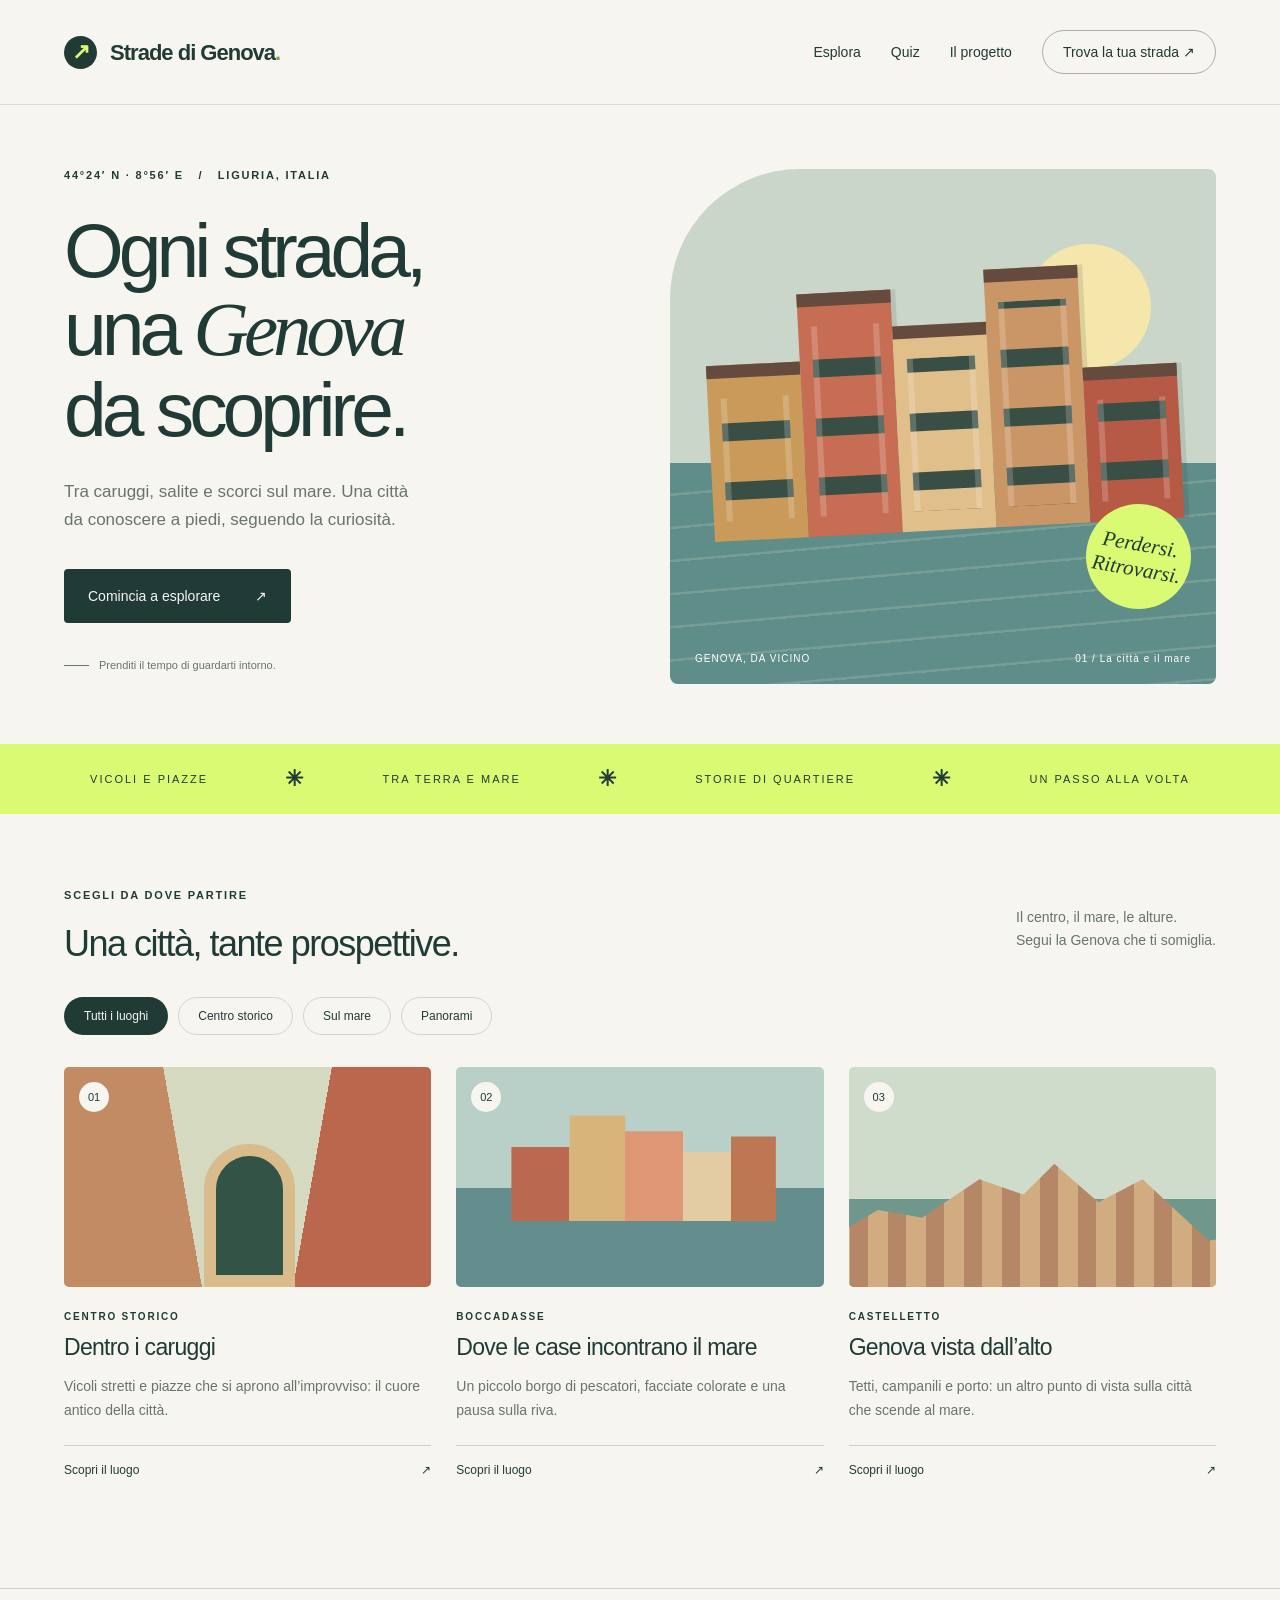
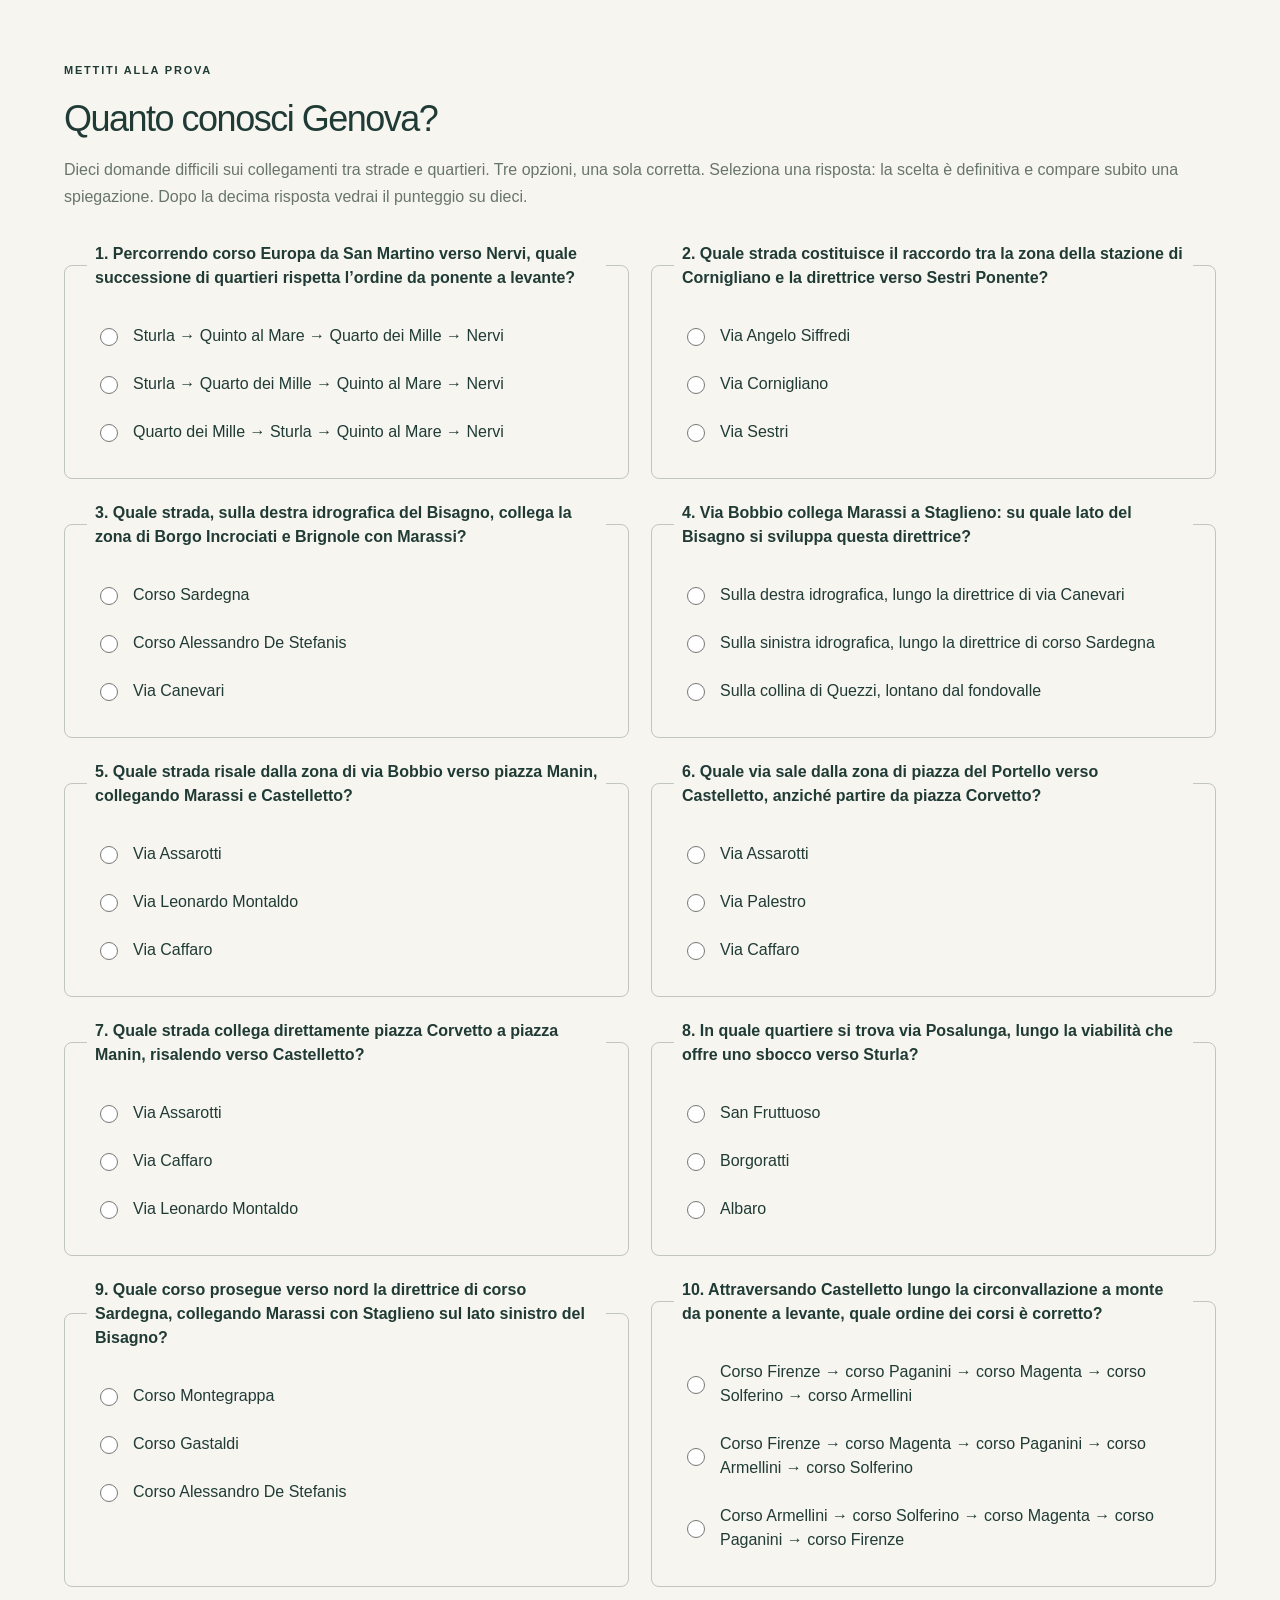
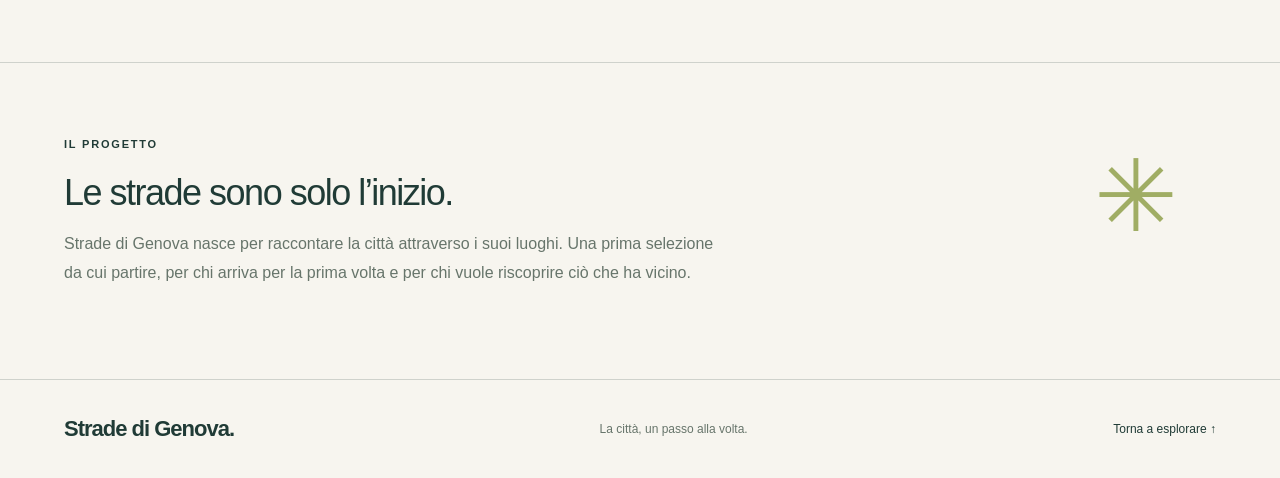
==== index.html @ 2f6a4f32 "Add files via upload" ====
<!doctype html>
<html lang="it">
<head>
<meta charset="utf-8">
<meta name="viewport" content="width=device-width, initial-scale=1">
<meta name="description" content="Strade di Genova: una guida per scoprire vicoli, quartieri e passeggiate tra la città e il mare.">
<title>Strade di Genova — La città, un passo alla volta</title>
<link rel="stylesheet" href="style.css">
<script src="app.js" defer></script>
</head>
<body>
<header class="header"><a class="brand" href="#"><span class="mark" aria-hidden="true">↗</span> Strade di Genova<span class="brand-dot">.</span></a><nav aria-label="Navigazione principale"><a href="#esplora">Esplora</a><a href="#quiz">Quiz</a><a href="#progetto">Il progetto</a><a class="nav-button" href="#percorsi">Trova la tua strada ↗</a></nav></header>
<main>
<section class="hero"><div class="hero-copy"><p class="eyebrow">44°24′ N · 8°56′ E &nbsp; / &nbsp; LIGURIA, ITALIA</p><h1>Ogni strada,<br>una <em>Genova</em><br>da scoprire.</h1><p class="intro">Tra caruggi, salite e scorci sul mare. Una città da conoscere a piedi, seguendo la curiosità.</p><a class="button" href="#esplora">Comincia a esplorare <span>↗</span></a><div class="hero-note"><span class="small-line"></span> Prenditi il tempo di guardarti intorno.</div></div><div class="hero-art" role="img" aria-label="Illustrazione di case colorate affacciate sul mare di Genova"><div class="sun"></div><div class="sea"></div><div class="buildings"><div class="house h1"></div><div class="house h2"></div><div class="house h3"></div><div class="house h4"></div><div class="house h5"></div></div><div class="art-caption"><span>GENOVA, DA VICINO</span><span>01 / La città e il mare</span></div><div class="art-stamp">Perdersi.<br>Ritrovarsi.</div></div></section>
<div class="ticker" aria-hidden="true"><span>VICOLI E PIAZZE</span><b>✳</b><span>TRA TERRA E MARE</span><b>✳</b><span>STORIE DI QUARTIERE</span><b>✳</b><span>UN PASSO ALLA VOLTA</span></div>
<section class="explore section" id="esplora"><div class="section-heading"><div><p class="eyebrow">SCEGLI DA DOVE PARTIRE</p><h2>Una città, tante prospettive.</h2></div><p>Il centro, il mare, le alture.<br>Segui la Genova che ti somiglia.</p></div><div class="filters" role="group" aria-label="Filtra i luoghi"><button class="active" data-filter="tutti" aria-pressed="true">Tutti i luoghi</button><button data-filter="centro" aria-pressed="false">Centro storico</button><button data-filter="mare" aria-pressed="false">Sul mare</button><button data-filter="panorama" aria-pressed="false">Panorami</button></div><div class="cards" id="percorsi"><article class="card" data-category="centro"><div class="card-art alley" aria-hidden="true"><span>01</span><div class="arch"></div></div><div class="card-info"><p class="eyebrow">CENTRO STORICO</p><h3>Dentro i caruggi</h3><p>Vicoli stretti e piazze che si aprono all’improvviso: il cuore antico della città.</p><button class="detail" data-place="caruggi">Scopri il luogo <span>↗</span></button></div></article><article class="card" data-category="mare"><div class="card-art coast" aria-hidden="true"><span>02</span><div class="mini-houses"></div></div><div class="card-info"><p class="eyebrow">BOCCADASSE</p><h3>Dove le case incontrano il mare</h3><p>Un piccolo borgo di pescatori, facciate colorate e una pausa sulla riva.</p><button class="detail" data-place="boccadasse">Scopri il luogo <span>↗</span></button></div></article><article class="card" data-category="panorama"><div class="card-art hills" aria-hidden="true"><span>03</span><div class="hill-line"></div></div><div class="card-info"><p class="eyebrow">CASTELLETTO</p><h3>Genova vista dall’alto</h3><p>Tetti, campanili e porto: un altro punto di vista sulla città che scende al mare.</p><button class="detail" data-place="castelletto">Scopri il luogo <span>↗</span></button></div></article></div><p class="filter-status" aria-live="polite"></p></section>
<section class="section quiz" id="quiz" aria-labelledby="quiz-title">
<p class="eyebrow">METTITI ALLA PROVA</p><h2 id="quiz-title">Quanto conosci Genova?</h2>
<p>Dieci domande difficili sui collegamenti tra strade e quartieri. Tre opzioni, una sola corretta. Seleziona una risposta: la scelta è definitiva e compare subito una spiegazione. Dopo la decima risposta vedrai il punteggio su dieci.</p>
<form id="quiz-form"><div id="quiz-questions"></div><button class="button" type="submit">Invia risposte ↗</button></form>
<div id="quiz-result" hidden><h3 id="quiz-score" tabindex="-1" aria-live="polite"></h3><p id="quiz-message"></p><button class="button" id="quiz-retry" type="button">Riprova il quiz</button></div>
<noscript>Attiva JavaScript nel browser per partecipare al quiz.</noscript>
</section>
<section class="about section" id="progetto"><p class="eyebrow">IL PROGETTO</p><h2>Le strade sono solo l’inizio.</h2><p>Strade di Genova nasce per raccontare la città attraverso i suoi luoghi. Una prima selezione da cui partire, per chi arriva per la prima volta e per chi vuole riscoprire ciò che ha vicino.</p><span class="about-symbol" aria-hidden="true">✳</span></section>
</main><footer><a class="brand" href="#">Strade di Genova.</a><p>La città, un passo alla volta.</p><a href="#esplora">Torna a esplorare ↑</a></footer>
<dialog id="place-dialog"><button class="close" aria-label="Chiudi dettagli">×</button><p class="eyebrow" id="dialog-area"></p><h2 id="dialog-title"></h2><p id="dialog-copy"></p><p class="dialog-tip" id="dialog-tip"></p><a class="button" id="map-link" target="_blank" rel="noopener noreferrer">Apri la mappa ↗</a></dialog>
</body></html>
---- style.css ----
:root{--paper:#f7f5ef;--ink:#203b36;--accent:#d9fa72;--muted:#67756b}*{box-sizing:border-box}html{scroll-behavior:smooth;scroll-padding-top:24px}body{margin:0;background:var(--paper);color:var(--ink);font-family:Arial,Helvetica,sans-serif}a{color:inherit;text-decoration:none}button{font:inherit;color:inherit;cursor:pointer}button,a{-webkit-tap-highlight-color:transparent}a:focus-visible,button:focus-visible{outline:3px solid #ae562f;outline-offset:5px}.header{max-width:1440px;margin:auto;padding:30px 5%;display:flex;justify-content:space-between;align-items:center;border-bottom:1px solid #203b3626}.brand{font-weight:800;font-size:22px;letter-spacing:-1px}.brand-dot{color:#8a9c35}.mark{display:inline-flex;background:var(--ink);color:var(--accent);width:33px;height:33px;align-items:center;justify-content:center;border-radius:50%;margin-right:8px}nav{display:flex;gap:30px;align-items:center;font-size:14px}.nav-button{border:1px solid #203b3660;border-radius:30px;padding:13px 20px}.hero{max-width:1440px;margin:auto;padding:64px 5% 60px;display:grid;grid-template-columns:1fr 1fr;gap:60px}.eyebrow{font-size:11px;letter-spacing:1.8px;font-weight:700;margin:0 0 22px}h1{font-size:clamp(52px,6vw,86px);font-weight:500;line-height:1.02;letter-spacing:-5px;margin:30px 0}h1 em{font-family:Georgia,serif;font-weight:400}.intro{max-width:350px;font-size:17px;line-height:1.65;color:var(--muted)}.button{display:inline-flex;gap:35px;background:var(--ink);color:var(--paper);padding:19px 24px;border-radius:4px;font-size:14px;margin-top:18px}.button:hover{background:#34594e}.hero-note{font-size:11px;display:flex;gap:10px;align-items:center;margin-top:36px;color:var(--muted)}.small-line{width:25px;height:1px;background:var(--muted)}.hero-art{min-height:515px;background:#cad6c9;position:relative;overflow:hidden;border-radius:130px 8px 8px 8px;isolation:isolate}.sun{width:125px;height:125px;background:#f5e6ac;border-radius:50%;position:absolute;top:75px;right:65px}.sea{position:absolute;bottom:0;width:100%;height:43%;background:repeating-linear-gradient(175deg,#5f8d89 0px,#5f8d89 30px,#769e96 31px,#769e96 33px)}.buildings{position:absolute;bottom:30%;left:7%;right:7%;height:50%;display:flex;align-items:flex-end;transform:rotate(-3deg)}.house{position:relative;flex:1;background:#b95e43;border-top:13px solid #654a3e;box-shadow:5px 0 0 #203b3620}.house:after{content:"";position:absolute;inset:20px 13px;background:repeating-linear-gradient(0deg,transparent 0 21px,#394f45 21px 39px,transparent 39px 59px);border-left:6px solid #ffffff30;border-right:6px solid #ffffff30}.h1{height:68%;background:#c99a59}.h2{height:94%;background:#c76d54}.h3{height:80%;background:#e0bf8a}.h4{height:100%;background:#cb9665}.h5{height:60%;background:#b65a46}.art-caption{position:absolute;bottom:20px;left:25px;right:25px;display:flex;justify-content:space-between;color:white;font-size:10px;letter-spacing:1px}.art-stamp{position:absolute;bottom:75px;right:25px;border-radius:50%;width:105px;height:105px;background:var(--accent);display:flex;align-items:center;justify-content:center;transform:rotate(10deg);font-family:Georgia,serif;font-style:italic;font-size:21px;text-align:center}.ticker{background:var(--accent);padding:22px 5%;display:flex;justify-content:space-around;gap:25px;font-size:11px;letter-spacing:2px;align-items:center}.ticker b{font-size:22px}.section{max-width:1440px;margin:auto;padding:75px 5%}.section-heading{display:flex;justify-content:space-between;align-items:end;gap:20px}h2{font-size:36px;font-weight:500;letter-spacing:-1.5px;margin:0}.section-heading>p{font-size:14px;color:var(--muted);line-height:1.6}.filters{display:flex;gap:10px;flex-wrap:wrap;margin:32px 0}.filters button{border:1px solid #203b362b;padding:11px 19px;background:transparent;border-radius:25px;font-size:12px}.filters button.active{color:var(--paper);background:var(--ink)}.cards{display:grid;grid-template-columns:repeat(3,1fr);gap:25px}.card[hidden]{display:none}.card-art{height:220px;position:relative;overflow:hidden;border-radius:5px}.card-art>span{position:absolute;top:15px;left:15px;background:var(--paper);border-radius:50%;width:30px;height:30px;display:grid;place-items:center;font-size:11px;z-index:2}.alley{background:linear-gradient(80deg,#c28b63 0 34%,transparent 34%),linear-gradient(-80deg,#bb674d 0 34%,#d4d9bf 34%)}.arch{position:absolute;bottom:0;left:38%;width:25%;height:65%;background:#345347;border-radius:80px 80px 0 0;border:12px solid #d8bc8b}.coast{background:linear-gradient(#b9d0c8 55%,#648e8d 55%)}.mini-houses{position:absolute;bottom:30%;left:15%;width:72%;height:48%;background:linear-gradient(90deg,#bb6851 0 22%,#d6b47a 22% 43%,#df9675 43% 65%,#e3cba4 65% 83%,#bd7752 83%);clip-path:polygon(0 30%,22% 30%,22% 0,43% 0,43% 15%,65% 15%,65% 35%,83% 35%,83% 20%,100% 20%,100% 100%,0 100%)}.hills{background:linear-gradient(#d0dccb 60%,#70978c 60%)}.hill-line{position:absolute;bottom:0;left:-10%;height:70%;width:120%;background:repeating-linear-gradient(90deg,#b58766 0 18px,#d1ac80 18px 38px);clip-path:polygon(0 75%,15% 50%,25% 55%,38% 30%,48% 40%,55% 20%,65% 45%,75% 30%,90% 70%,100% 65%,100% 100%,0 100%)}.card-info{padding:24px 0}.card-info .eyebrow{margin-bottom:12px;font-size:10px}h3{font-weight:500;font-size:23px;letter-spacing:-.7px;margin:0 0 13px}.card-info>p:not(.eyebrow){font-size:14px;line-height:1.7;color:var(--muted)}.detail{width:100%;display:flex;justify-content:space-between;background:none;border:0;border-top:1px solid #203b3630;padding:17px 0 0;margin-top:22px;text-align:left;font-size:12px}.filter-status{font-size:12px;color:var(--muted)}.about{position:relative;border-top:1px solid #203b3630;padding-right:25%}.about>p:not(.eyebrow){max-width:660px;line-height:1.8;color:var(--muted)}.about-symbol{position:absolute;right:8%;top:75px;font-size:100px;color:#a0ad64}footer{padding:30px 5%;border-top:1px solid #203b3630;display:flex;align-items:center;justify-content:space-between;font-size:12px}footer p{color:var(--muted)}dialog{border:0;background:var(--paper);color:var(--ink);border-radius:12px;padding:40px;max-width:560px;width:calc(100% - 32px)}dialog::backdrop{background:#142c29aa}dialog h2{margin-bottom:20px}dialog p{line-height:1.7}.close{position:absolute;right:15px;top:10px;font-size:28px;border:0;background:none}.dialog-tip{padding:15px;background:#e7ecdc;font-size:14px}@media(max-width:800px){.header{padding:20px 5%}.brand{font-size:18px}nav{gap:15px}nav .nav-button{display:none}.hero{gap:25px;padding-top:35px}h1{font-size:58px;letter-spacing:-3px}.hero-art{min-height:440px}.art-caption{flex-direction:column;gap:7px}.section-heading{align-items:start;flex-direction:column}.cards{gap:18px}h3{font-size:20px}.ticker{overflow:hidden;white-space:nowrap}.ticker span:last-child,.ticker b:last-of-type{display:none}}@media(max-width:580px){nav{font-size:12px}.mark{display:none}.hero{grid-template-columns:1fr}.hero-art{min-height:360px;order:2;border-radius:80px 8px 8px 8px}.hero-note{margin-top:24px}h1{font-size:64px}.hero-copy .eyebrow{font-size:9px}.cards{grid-template-columns:1fr}.card-art{height:240px}.section{padding:45px 5%}h2{font-size:30px}.ticker{justify-content:flex-start;font-size:9px}.ticker span:nth-of-type(3){display:none}.about{padding-right:5%}.about-symbol{display:none}footer{flex-wrap:wrap;gap:20px}footer p{display:none}}@media(prefers-reduced-motion:reduce){html{scroll-behavior:auto}}

/* Quiz */
[hidden]{display:none!important}
.quiz{border-top:1px solid #203b3630}
.quiz>p:not(.eyebrow){color:var(--muted);line-height:1.7}
#quiz-questions{display:grid;grid-template-columns:1fr 1fr;gap:22px;margin-top:32px}
.quiz fieldset{min-width:0;margin:0;padding:22px;border:1px solid #203b3640;border-radius:8px}
.quiz legend{padding:0 8px;font-weight:700;line-height:1.5}
.quiz label{display:flex;align-items:center;gap:12px;padding:12px 8px;cursor:pointer;border-radius:4px;line-height:1.5}
.quiz label:hover{background:#e7ecdc}
.quiz input{accent-color:var(--ink);width:18px;height:18px;flex-shrink:0}
.quiz input:focus-visible{outline:3px solid #ae562f;outline-offset:3px}
.quiz .button{border:0}
.quiz-feedback{border-top:1px solid #203b3630;padding-top:14px;font-size:14px;line-height:1.6}
.quiz-correct{background:#edf4db}
#quiz-result{margin-top:28px;padding:24px;background:#e7ecdc;border-radius:8px}
#quiz-score{scroll-margin-top:30px}
@media(max-width:800px){#quiz-questions{grid-template-columns:1fr}.header nav{flex-wrap:wrap;gap:12px}}
@media(max-width:580px){.header{gap:12px;flex-wrap:wrap}}
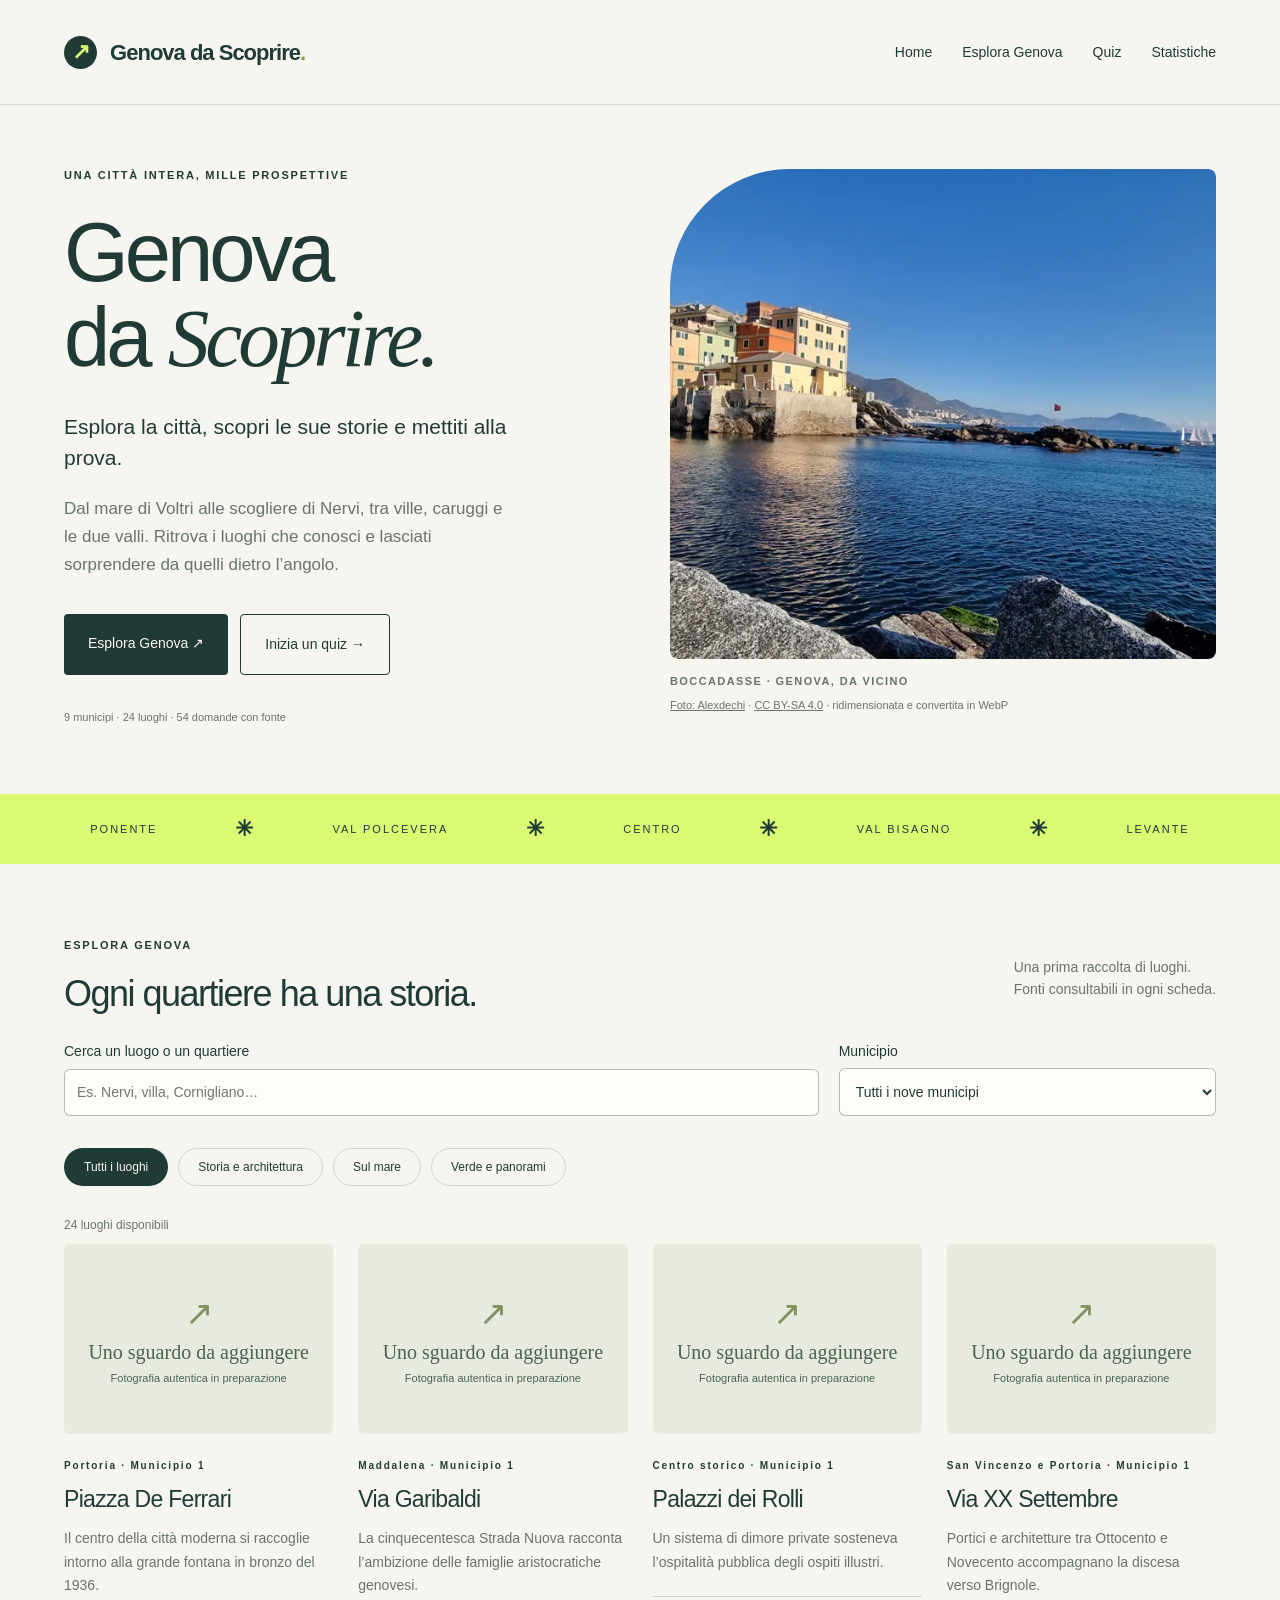
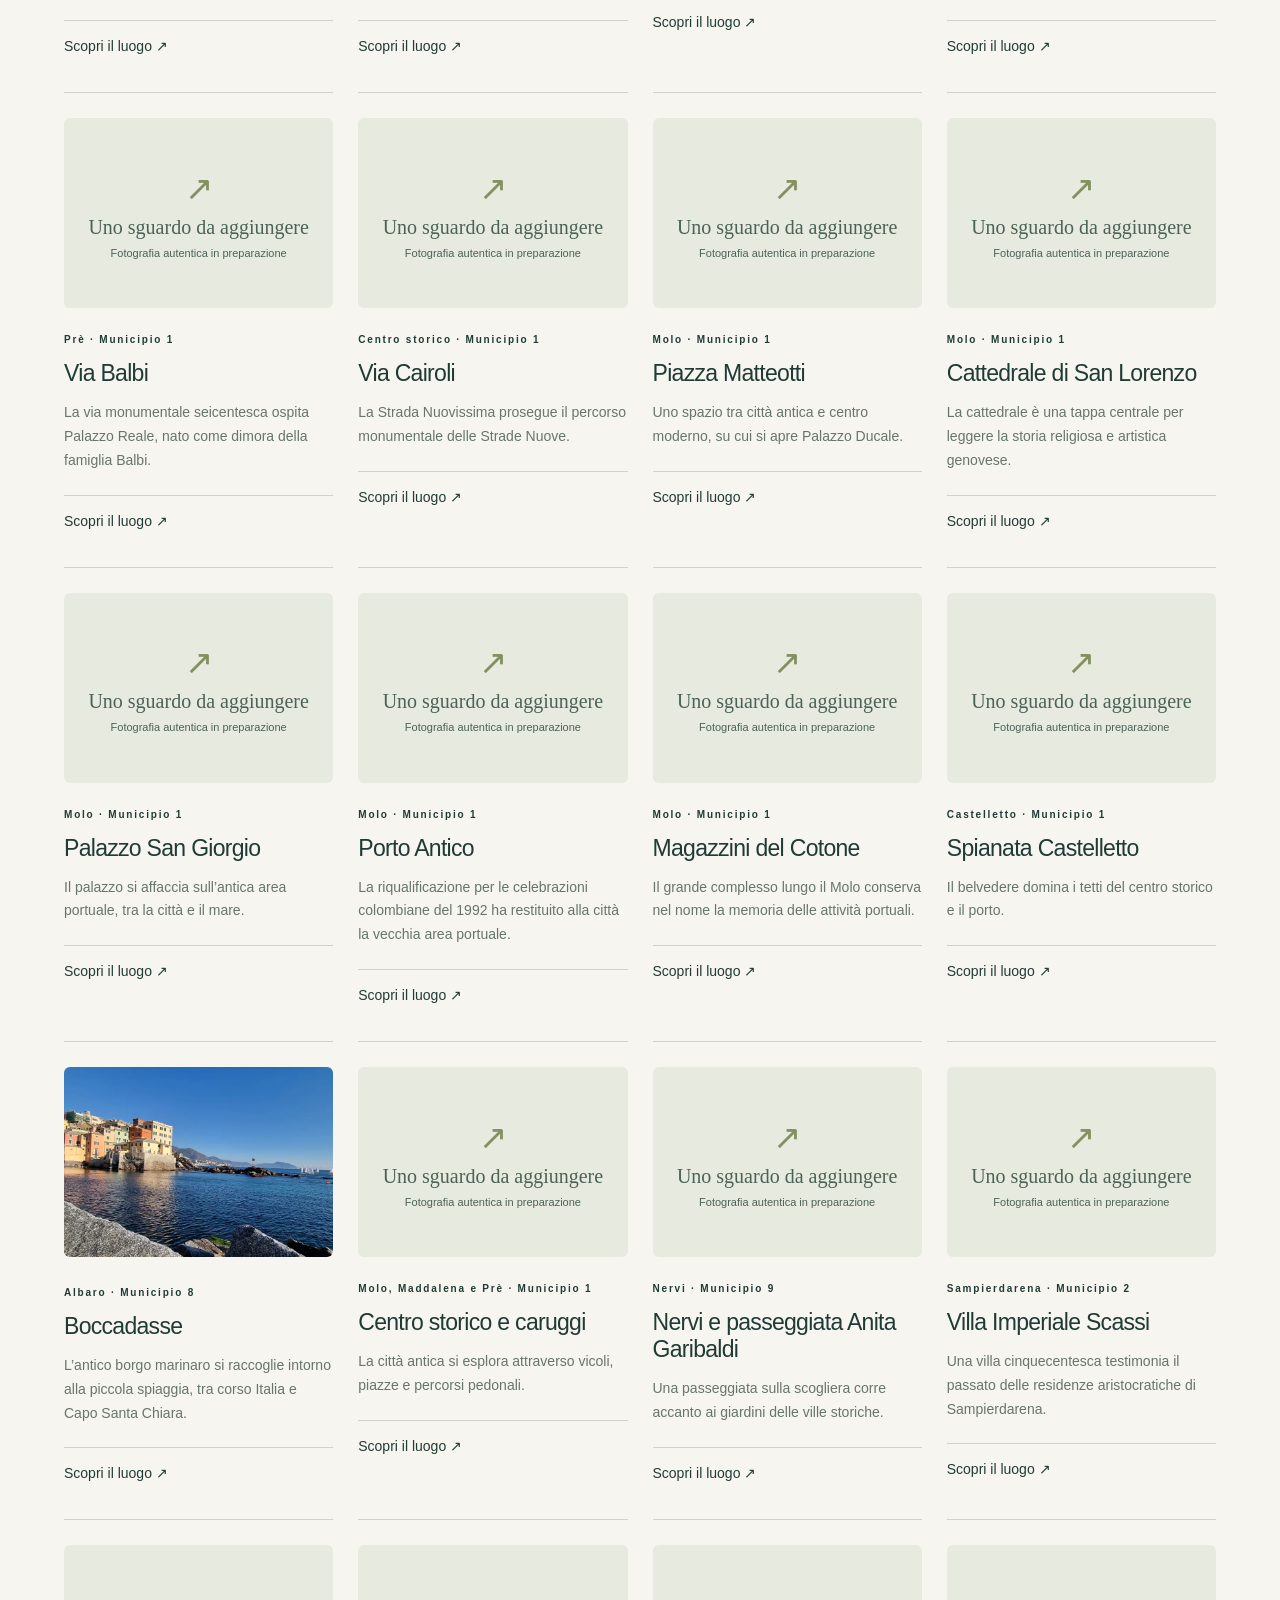
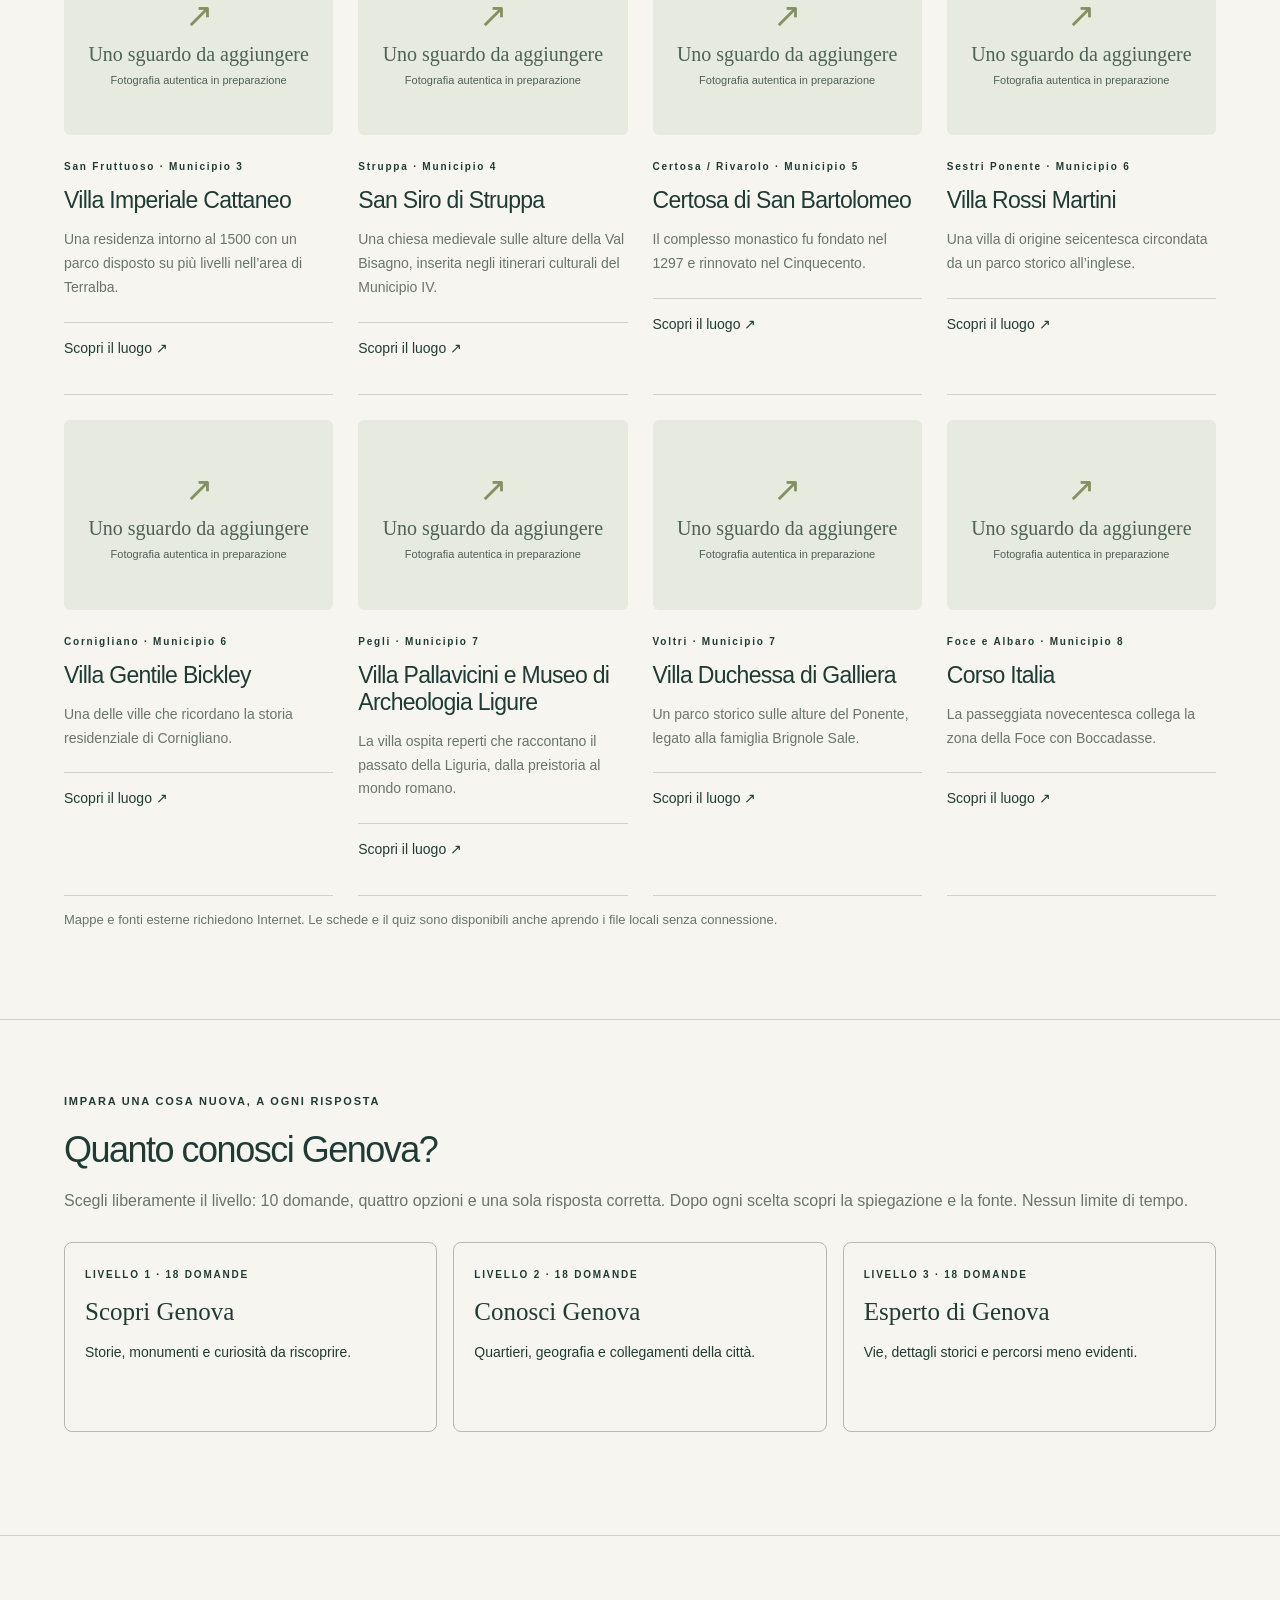
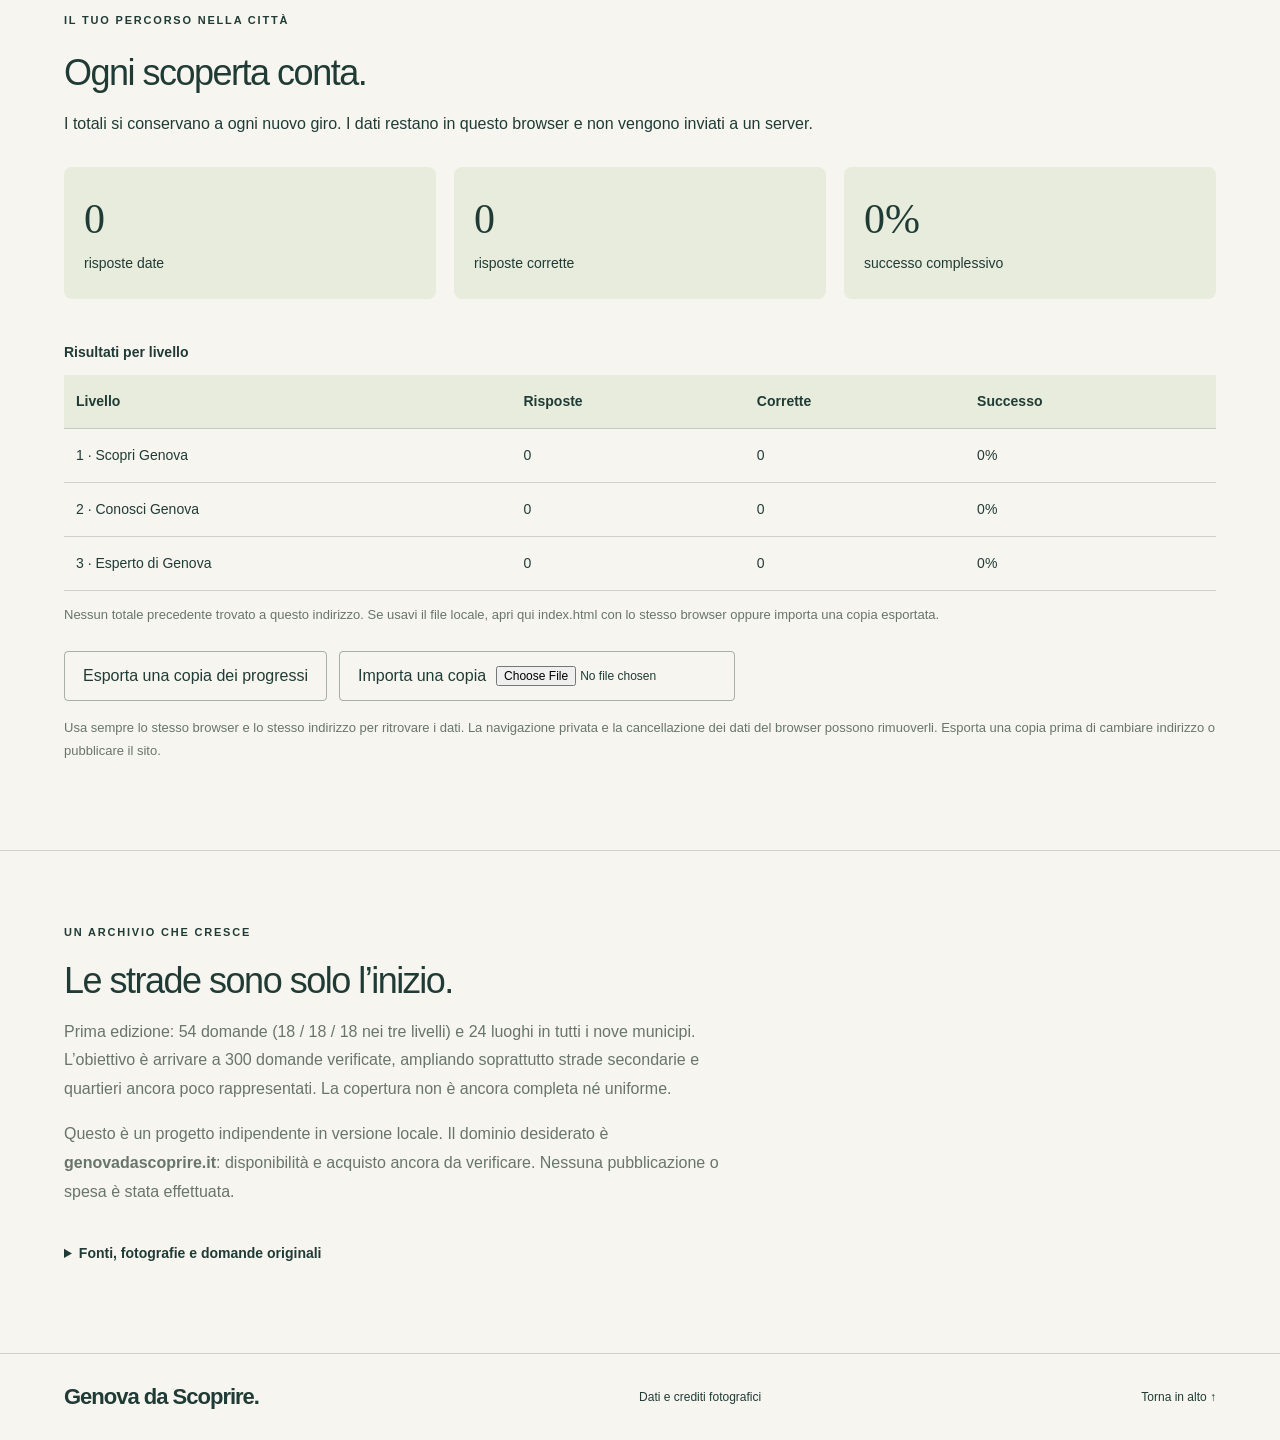
==== commit e796b28d: "Prepara Genova da Scoprire con quiz, luoghi e statistiche Versione verificata in ramo separato. Ness" ====
--- a/index.html
+++ b/index.html
@@ -1,27 +1,10 @@
-<!doctype html>
-<html lang="it">
-<head>
-<meta charset="utf-8">
-<meta name="viewport" content="width=device-width, initial-scale=1">
-<meta name="description" content="Strade di Genova: una guida per scoprire vicoli, quartieri e passeggiate tra la città e il mare.">
-<title>Strade di Genova — La città, un passo alla volta</title>
-<link rel="stylesheet" href="style.css">
-<script src="app.js" defer></script>
-</head>
-<body>
-<header class="header"><a class="brand" href="#"><span class="mark" aria-hidden="true">↗</span> Strade di Genova<span class="brand-dot">.</span></a><nav aria-label="Navigazione principale"><a href="#esplora">Esplora</a><a href="#quiz">Quiz</a><a href="#progetto">Il progetto</a><a class="nav-button" href="#percorsi">Trova la tua strada ↗</a></nav></header>
-<main>
-<section class="hero"><div class="hero-copy"><p class="eyebrow">44°24′ N · 8°56′ E &nbsp; / &nbsp; LIGURIA, ITALIA</p><h1>Ogni strada,<br>una <em>Genova</em><br>da scoprire.</h1><p class="intro">Tra caruggi, salite e scorci sul mare. Una città da conoscere a piedi, seguendo la curiosità.</p><a class="button" href="#esplora">Comincia a esplorare <span>↗</span></a><div class="hero-note"><span class="small-line"></span> Prenditi il tempo di guardarti intorno.</div></div><div class="hero-art" role="img" aria-label="Illustrazione di case colorate affacciate sul mare di Genova"><div class="sun"></div><div class="sea"></div><div class="buildings"><div class="house h1"></div><div class="house h2"></div><div class="house h3"></div><div class="house h4"></div><div class="house h5"></div></div><div class="art-caption"><span>GENOVA, DA VICINO</span><span>01 / La città e il mare</span></div><div class="art-stamp">Perdersi.<br>Ritrovarsi.</div></div></section>
-<div class="ticker" aria-hidden="true"><span>VICOLI E PIAZZE</span><b>✳</b><span>TRA TERRA E MARE</span><b>✳</b><span>STORIE DI QUARTIERE</span><b>✳</b><span>UN PASSO ALLA VOLTA</span></div>
-<section class="explore section" id="esplora"><div class="section-heading"><div><p class="eyebrow">SCEGLI DA DOVE PARTIRE</p><h2>Una città, tante prospettive.</h2></div><p>Il centro, il mare, le alture.<br>Segui la Genova che ti somiglia.</p></div><div class="filters" role="group" aria-label="Filtra i luoghi"><button class="active" data-filter="tutti" aria-pressed="true">Tutti i luoghi</button><button data-filter="centro" aria-pressed="false">Centro storico</button><button data-filter="mare" aria-pressed="false">Sul mare</button><button data-filter="panorama" aria-pressed="false">Panorami</button></div><div class="cards" id="percorsi"><article class="card" data-category="centro"><div class="card-art alley" aria-hidden="true"><span>01</span><div class="arch"></div></div><div class="card-info"><p class="eyebrow">CENTRO STORICO</p><h3>Dentro i caruggi</h3><p>Vicoli stretti e piazze che si aprono all’improvviso: il cuore antico della città.</p><button class="detail" data-place="caruggi">Scopri il luogo <span>↗</span></button></div></article><article class="card" data-category="mare"><div class="card-art coast" aria-hidden="true"><span>02</span><div class="mini-houses"></div></div><div class="card-info"><p class="eyebrow">BOCCADASSE</p><h3>Dove le case incontrano il mare</h3><p>Un piccolo borgo di pescatori, facciate colorate e una pausa sulla riva.</p><button class="detail" data-place="boccadasse">Scopri il luogo <span>↗</span></button></div></article><article class="card" data-category="panorama"><div class="card-art hills" aria-hidden="true"><span>03</span><div class="hill-line"></div></div><div class="card-info"><p class="eyebrow">CASTELLETTO</p><h3>Genova vista dall’alto</h3><p>Tetti, campanili e porto: un altro punto di vista sulla città che scende al mare.</p><button class="detail" data-place="castelletto">Scopri il luogo <span>↗</span></button></div></article></div><p class="filter-status" aria-live="polite"></p></section>
-<section class="section quiz" id="quiz" aria-labelledby="quiz-title">
-<p class="eyebrow">METTITI ALLA PROVA</p><h2 id="quiz-title">Quanto conosci Genova?</h2>
-<p>Dieci domande difficili sui collegamenti tra strade e quartieri. Tre opzioni, una sola corretta. Seleziona una risposta: la scelta è definitiva e compare subito una spiegazione. Dopo la decima risposta vedrai il punteggio su dieci.</p>
-<form id="quiz-form"><div id="quiz-questions"></div><button class="button" type="submit">Invia risposte ↗</button></form>
-<div id="quiz-result" hidden><h3 id="quiz-score" tabindex="-1" aria-live="polite"></h3><p id="quiz-message"></p><button class="button" id="quiz-retry" type="button">Riprova il quiz</button></div>
-<noscript>Attiva JavaScript nel browser per partecipare al quiz.</noscript>
-</section>
-<section class="about section" id="progetto"><p class="eyebrow">IL PROGETTO</p><h2>Le strade sono solo l’inizio.</h2><p>Strade di Genova nasce per raccontare la città attraverso i suoi luoghi. Una prima selezione da cui partire, per chi arriva per la prima volta e per chi vuole riscoprire ciò che ha vicino.</p><span class="about-symbol" aria-hidden="true">✳</span></section>
-</main><footer><a class="brand" href="#">Strade di Genova.</a><p>La città, un passo alla volta.</p><a href="#esplora">Torna a esplorare ↑</a></footer>
-<dialog id="place-dialog"><button class="close" aria-label="Chiudi dettagli">×</button><p class="eyebrow" id="dialog-area"></p><h2 id="dialog-title"></h2><p id="dialog-copy"></p><p class="dialog-tip" id="dialog-tip"></p><a class="button" id="map-link" target="_blank" rel="noopener noreferrer">Apri la mappa ↗</a></dialog>
-</body></html>+<!doctype html>
+<html lang="it"><head><meta charset="utf-8"><meta name="viewport" content="width=device-width, initial-scale=1"><meta name="referrer" content="no-referrer"><meta name="theme-color" content="#203b36"><meta name="description" content="Genova da Scoprire: luoghi, storie e quiz per esplorare i nove municipi di Genova."><title>Genova da Scoprire — Esplora, scopri, mettiti alla prova</title><link rel="stylesheet" href="style.css"><script src="data.js" defer></script><script src="app.js" defer></script></head>
+<body><a class="skip-link" href="#main">Vai al contenuto</a><header class="header"><a class="brand" href="#home"><span class="mark" aria-hidden="true">↗</span> Genova da Scoprire<span class="brand-dot">.</span></a><nav aria-label="Navigazione principale"><a href="#home">Home</a><a href="#esplora">Esplora Genova</a><a href="#quiz">Quiz</a><a href="#statistiche">Statistiche</a></nav></header>
+<main id="main"><section class="hero" id="home"><div class="hero-copy"><p class="eyebrow">UNA CITTÀ INTERA, MILLE PROSPETTIVE</p><h1>Genova<br>da <em>Scoprire.</em></h1><p class="subtitle">Esplora la città, scopri le sue storie e mettiti alla prova.</p><p class="intro">Dal mare di Voltri alle scogliere di Nervi, tra ville, caruggi e le due valli. Ritrova i luoghi che conosci e lasciati sorprendere da quelli dietro l’angolo.</p><div class="hero-actions"><a class="button" href="#esplora">Esplora Genova ↗</a><a class="button secondary" href="#quiz">Inizia un quiz →</a></div><p class="hero-note" id="archive-summary"></p></div><figure class="hero-photo"><img src="assets/boccadasse.webp" width="1280" height="577" alt="Le case colorate di Boccadasse intorno alla spiaggia e al mare"><figcaption><span>BOCCADASSE · GENOVA, DA VICINO</span><a href="https://commons.wikimedia.org/wiki/File:Boccadasse.jpg" target="_blank" rel="noopener noreferrer">Foto: Alexdechi</a> · <a href="https://creativecommons.org/licenses/by-sa/4.0/" target="_blank" rel="noopener noreferrer">CC BY-SA 4.0</a> · ridimensionata e convertita in WebP</figcaption></figure></section>
+<div class="ticker" aria-hidden="true"><span>PONENTE</span><b>✳</b><span>VAL POLCEVERA</span><b>✳</b><span>CENTRO</span><b>✳</b><span>VAL BISAGNO</span><b>✳</b><span>LEVANTE</span></div>
+<section class="section explore" id="esplora"><div class="section-heading"><div><p class="eyebrow">ESPLORA GENOVA</p><h2>Ogni quartiere ha una storia.</h2></div><p>Una prima raccolta di luoghi.<br>Fonti consultabili in ogni scheda.</p></div><div class="explore-controls"><label>Cerca un luogo o un quartiere<input type="search" id="place-search" placeholder="Es. Nervi, villa, Cornigliano…"></label><label>Municipio<select id="municipio-filter"><option value="all">Tutti i nove municipi</option></select></label></div><div class="filters" role="group" aria-label="Tipo di luogo"><button data-filter="tutti" class="active" aria-pressed="true">Tutti i luoghi</button><button data-filter="centro" aria-pressed="false">Storia e architettura</button><button data-filter="mare" aria-pressed="false">Sul mare</button><button data-filter="panorama" aria-pressed="false">Verde e panorami</button></div><p class="filter-status" aria-live="polite"></p><div class="cards" id="percorsi"></div><p class="muted">Mappe e fonti esterne richiedono Internet. Le schede e il quiz sono disponibili anche aprendo i file locali senza connessione.</p></section>
+<section class="section quiz" id="quiz" aria-labelledby="quiz-title"><p class="eyebrow">IMPARA UNA COSA NUOVA, A OGNI RISPOSTA</p><h2 id="quiz-title">Quanto conosci Genova?</h2><p>Scegli liberamente il livello: 10 domande, quattro opzioni e una sola risposta corretta. Dopo ogni scelta scopri la spiegazione e la fonte. Nessun limite di tempo.</p><div class="level-grid" id="level-choices"></div><p id="quiz-storage" role="status"></p><div id="quiz-play" hidden><div class="quiz-top"><p id="quiz-progress" aria-live="polite"></p><p id="quiz-stats"></p></div><progress id="round-progress" max="10" value="0" aria-label="Risposte nel giro"></progress><form id="quiz-form"><div id="quiz-questions"></div><div class="quiz-actions"><button class="button" id="quiz-next" type="button" hidden>Prossima domanda →</button></div></form><div id="quiz-result" hidden><h3 id="quiz-final-score" tabindex="-1"></h3><p id="quiz-final-total"></p><button class="button" id="quiz-retry" type="button">Inizia un nuovo giro →</button></div></div><noscript>Attiva JavaScript per vedere le schede e usare il quiz.</noscript></section>
+<section class="section statistics" id="statistiche"><p class="eyebrow">IL TUO PERCORSO NELLA CITTÀ</p><h2>Ogni scoperta conta.</h2><p>I totali si conservano a ogni nuovo giro. I dati restano in questo browser e non vengono inviati a un server.</p><div id="stats-total" class="stats-grid" aria-live="polite"></div><div class="table-scroll"><table><caption>Risultati per livello</caption><thead><tr><th scope="col">Livello</th><th scope="col">Risposte</th><th scope="col">Corrette</th><th scope="col">Successo</th></tr></thead><tbody id="stats-levels"></tbody></table></div><p id="legacy-note" class="muted"></p><div class="backup-controls"><button class="quiz-reset" id="export-stats">Esporta una copia dei progressi</button><label class="quiz-reset import-label">Importa una copia<input type="file" id="import-stats" accept="application/json,.json"></label></div><p id="data-status" role="status"></p><p class="muted">Usa sempre lo stesso browser e lo stesso indirizzo per ritrovare i dati. La navigazione privata e la cancellazione dei dati del browser possono rimuoverli. Esporta una copia prima di cambiare indirizzo o pubblicare il sito.</p></section>
+<section class="about section" id="progetto"><p class="eyebrow">UN ARCHIVIO CHE CRESCE</p><h2>Le strade sono solo l’inizio.</h2><p id="editorial-status"></p><p>Questo è un progetto indipendente in versione locale. Il dominio desiderato è <strong>genovadascoprire.it</strong>: disponibilità e acquisto ancora da verificare. Nessuna pubblicazione o spesa è stata effettuata.</p><details><summary>Fonti, fotografie e domande originali</summary><p>Verifica editoriale delle fonti: 16 ottobre 2026. Le informazioni sui percorsi descrivono la geografia, non sensi di marcia o indicazioni di viaggio aggiornate.</p><p>Una fotografia autentica: Boccadasse, di Alexdechi, Wikimedia Commons, CC BY-SA 4.0. La versione WebP è ridimensionata; il ritaglio nella Home è solo di visualizzazione. Le altre schede hanno un segnaposto dichiarato.</p><p>Le 10 domande originali sono conservate nell’archivio. Cinque sono riprese con formulazioni verificate; cinque restano sospese in attesa di controllo più preciso dei tracciati.</p><a class="text-link" href="archive/original-questions.json" target="_blank" rel="noopener">Apri l’archivio originale ↗</a></details></section>
+</main><footer><a class="brand" href="#home">Genova da Scoprire.</a><a href="informazioni.html">Dati e crediti fotografici</a><a href="#home">Torna in alto ↑</a></footer><dialog id="place-dialog" aria-labelledby="dialog-title"><button class="close" aria-label="Chiudi dettagli">×</button><p class="eyebrow" id="dialog-area"></p><h2 id="dialog-title"></h2><div id="dialog-image"></div><p id="dialog-copy"></p><h3>Lo sapevi?</h3><p class="dialog-tip" id="dialog-tip"></p><p id="dialog-source"></p><a class="button" id="map-link" target="_blank" rel="noopener noreferrer">Cerca sulla mappa ↗</a><p class="muted">La ricerca del luogo su OpenStreetMap richiede Internet.</p></dialog></body></html>
--- a/style.css
+++ b/style.css
@@ -4,7 +4,7 @@
 [hidden]{display:none!important}
 .quiz{border-top:1px solid #203b3630}
 .quiz>p:not(.eyebrow){color:var(--muted);line-height:1.7}
-#quiz-questions{display:grid;grid-template-columns:1fr 1fr;gap:22px;margin-top:32px}
+#quiz-questions{display:grid;grid-template-columns:1fr;gap:22px;margin-top:32px}
 .quiz fieldset{min-width:0;margin:0;padding:22px;border:1px solid #203b3640;border-radius:8px}
 .quiz legend{padding:0 8px;font-weight:700;line-height:1.5}
 .quiz label{display:flex;align-items:center;gap:12px;padding:12px 8px;cursor:pointer;border-radius:4px;line-height:1.5}
@@ -17,4 +17,17 @@
 #quiz-result{margin-top:28px;padding:24px;background:#e7ecdc;border-radius:8px}
 #quiz-score{scroll-margin-top:30px}
 @media(max-width:800px){#quiz-questions{grid-template-columns:1fr}.header nav{flex-wrap:wrap;gap:12px}}
-@media(max-width:580px){.header{gap:12px;flex-wrap:wrap}}+@media(max-width:580px){.header{gap:12px;flex-wrap:wrap}}
+.quiz-incorrect{background:#faeee5}
+.quiz-actions{display:flex;align-items:center;gap:24px;flex-wrap:wrap;margin-top:20px}
+.quiz-actions .button{margin-top:0}
+.quiz-reset{background:transparent;border:1px solid #203b3660;border-radius:4px;padding:14px 18px}
+#quiz-progress{font-weight:700}
+#quiz-storage{font-size:13px}
+.quiz legend:focus{outline:3px solid #ae562f;outline-offset:4px}
+
+/* Genova da Scoprire: conserva la palette e la struttura del progetto originale. */
+.header{gap:24px}.header nav a{padding:10px 0;min-height:44px;display:inline-flex;align-items:center}.hero{align-items:center}.hero h1{font-size:clamp(52px,6.5vw,90px);letter-spacing:-4px}.subtitle{font-size:21px;line-height:1.5;max-width:460px}.intro{max-width:450px}.hero-actions{display:flex;flex-wrap:wrap;gap:12px}.button{border:0;min-height:48px;line-height:1.5}.button.secondary{background:transparent;border:1px solid var(--ink);color:var(--ink)}.hero-photo{margin:0;align-self:stretch;display:flex;flex-direction:column;min-width:0}.hero-photo>img{width:100%;height:490px;object-fit:cover;border-radius:120px 8px 8px 8px;object-position:55% center}.hero-photo figcaption{font-size:11px;line-height:1.6;padding-top:14px;color:var(--muted)}.hero-photo figcaption>span{display:block;letter-spacing:1.4px;font-weight:bold;margin-bottom:6px}.hero-photo figcaption a{text-decoration:underline}.explore-controls{display:grid;grid-template-columns:2fr 1fr;gap:20px;margin-top:28px}.explore-controls label{display:grid;gap:9px;font-size:14px}.explore-controls input,.explore-controls select{width:100%;min-width:0;padding:14px 12px;background:#fffdf8;border:1px solid #203b3655;border-radius:6px;font:inherit;color:var(--ink)}.cards>.card{border-bottom:1px solid #203b3630}.card>img{width:100%;height:190px;object-fit:cover;border-radius:6px}.photo-placeholder{height:190px;display:flex;flex-direction:column;justify-content:center;align-items:center;gap:8px;border-radius:6px;background:#e6eadf;color:#4d6257;text-align:center;padding:20px}.photo-placeholder>span:first-child{font-family:Georgia,serif;font-size:34px;color:#82915f}.photo-placeholder>span:nth-child(2){font-family:Georgia,serif;font-size:20px}.photo-placeholder small{font-size:11px}.card-info .eyebrow{line-height:1.6}.detail{min-height:48px;font-size:14px}.muted{font-size:13px;color:var(--muted);line-height:1.7}.level-grid{display:grid;grid-template-columns:repeat(3,1fr);gap:16px;margin:28px 0}.level-card{display:flex;flex-direction:column;text-align:left;gap:15px;border:1px solid #203b3650;background:transparent;padding:24px 20px;border-radius:8px;min-height:190px}.level-card .eyebrow{margin:0;font-size:10px;line-height:1.6}.level-card strong{font-family:Georgia,serif;font-size:25px;font-weight:400}.level-card>span:last-child{font-size:14px;line-height:1.6}.level-card:hover{background:#e7ecdc}.level-card.selected{background:var(--ink);color:var(--paper)}.quiz-top{display:flex;justify-content:space-between;gap:15px;flex-wrap:wrap}progress{width:100%;height:8px;accent-color:var(--ink)}.quiz label{min-height:52px;margin:8px 0;border:1px solid #203b3630;padding:14px}.quiz label.answer-correct{background:#e4efca;border-color:#64773a}.quiz label.answer-wrong{background:#f6e3d7;border-color:#a66040}.quiz label:has(input:disabled){cursor:default}.quiz input:disabled{opacity:1}.quiz legend{font-size:20px}.text-link{text-decoration:underline;text-underline-offset:3px;font-size:13px;line-height:1.7;overflow-wrap:anywhere}.statistics{border-top:1px solid #203b3630}.statistics>p{line-height:1.7}.stats-grid{display:grid;grid-template-columns:repeat(3,1fr);gap:18px;margin:30px 0}.stats-grid>div{padding:28px 20px;background:#e7ecdc;border-radius:8px;display:grid;gap:12px}.stats-grid strong{font-family:Georgia,serif;font-size:42px;font-weight:400}.stats-grid span{font-size:14px}.table-scroll{overflow-x:auto}table{border-collapse:collapse;width:100%;text-align:left;font-size:14px}caption{text-align:left;font-weight:bold;padding:15px 0}th,td{padding:16px 12px;border-bottom:1px solid #203b3630;line-height:1.5}thead{background:#e7ecdc}.backup-controls{display:flex;gap:12px;flex-wrap:wrap;margin-top:25px}.quiz-reset{min-height:48px}.import-label{display:flex;align-items:center;gap:10px;flex-wrap:wrap;cursor:pointer}.import-label input{font:inherit;max-width:220px;font-size:12px}details{margin-top:24px;font-size:14px;line-height:1.7}summary{cursor:pointer;min-height:44px;padding:12px 0;font-weight:bold}#dialog-image>img{width:100%;height:auto;border-radius:6px}dialog{max-height:90vh;overflow:auto}dialog h3{margin-top:25px}.skip-link{position:absolute;top:-100px;left:15px;background:var(--ink);color:white;padding:16px;z-index:10}.skip-link:focus{top:10px}input:focus-visible,select:focus-visible,summary:focus-visible{outline:3px solid #ae562f;outline-offset:4px}
+@media(min-width:1100px){.cards{grid-template-columns:repeat(4,1fr)}}
+@media(max-width:900px){.header{flex-wrap:wrap}.header nav{gap:22px}.hero{gap:30px}.hero-photo>img{height:440px}.hero h1{font-size:62px}.level-card{padding:20px 16px}.level-card strong{font-size:22px}}
+@media(max-width:650px){.hero{grid-template-columns:1fr}.hero h1{font-size:64px;letter-spacing:-3px}.hero-photo>img{height:320px;border-radius:70px 6px 6px 6px}.hero-note{line-height:1.6}.explore-controls{grid-template-columns:1fr}.level-grid{grid-template-columns:1fr}.level-card{min-height:0;gap:10px}.stats-grid{gap:8px}.stats-grid>div{padding:20px 10px}.stats-grid strong{font-size:32px}.stats-grid span{font-size:12px}.cards{grid-template-columns:1fr}.header nav{width:100%;justify-content:space-between;gap:8px;font-size:13px}.header .brand{font-size:22px}.ticker{gap:18px}.ticker span:nth-of-type(n+4),.ticker b:nth-of-type(n+3){display:none}.about{padding-right:5%}dialog{padding:34px 24px}.quiz fieldset{padding:18px 12px}.quiz legend{font-size:18px}}
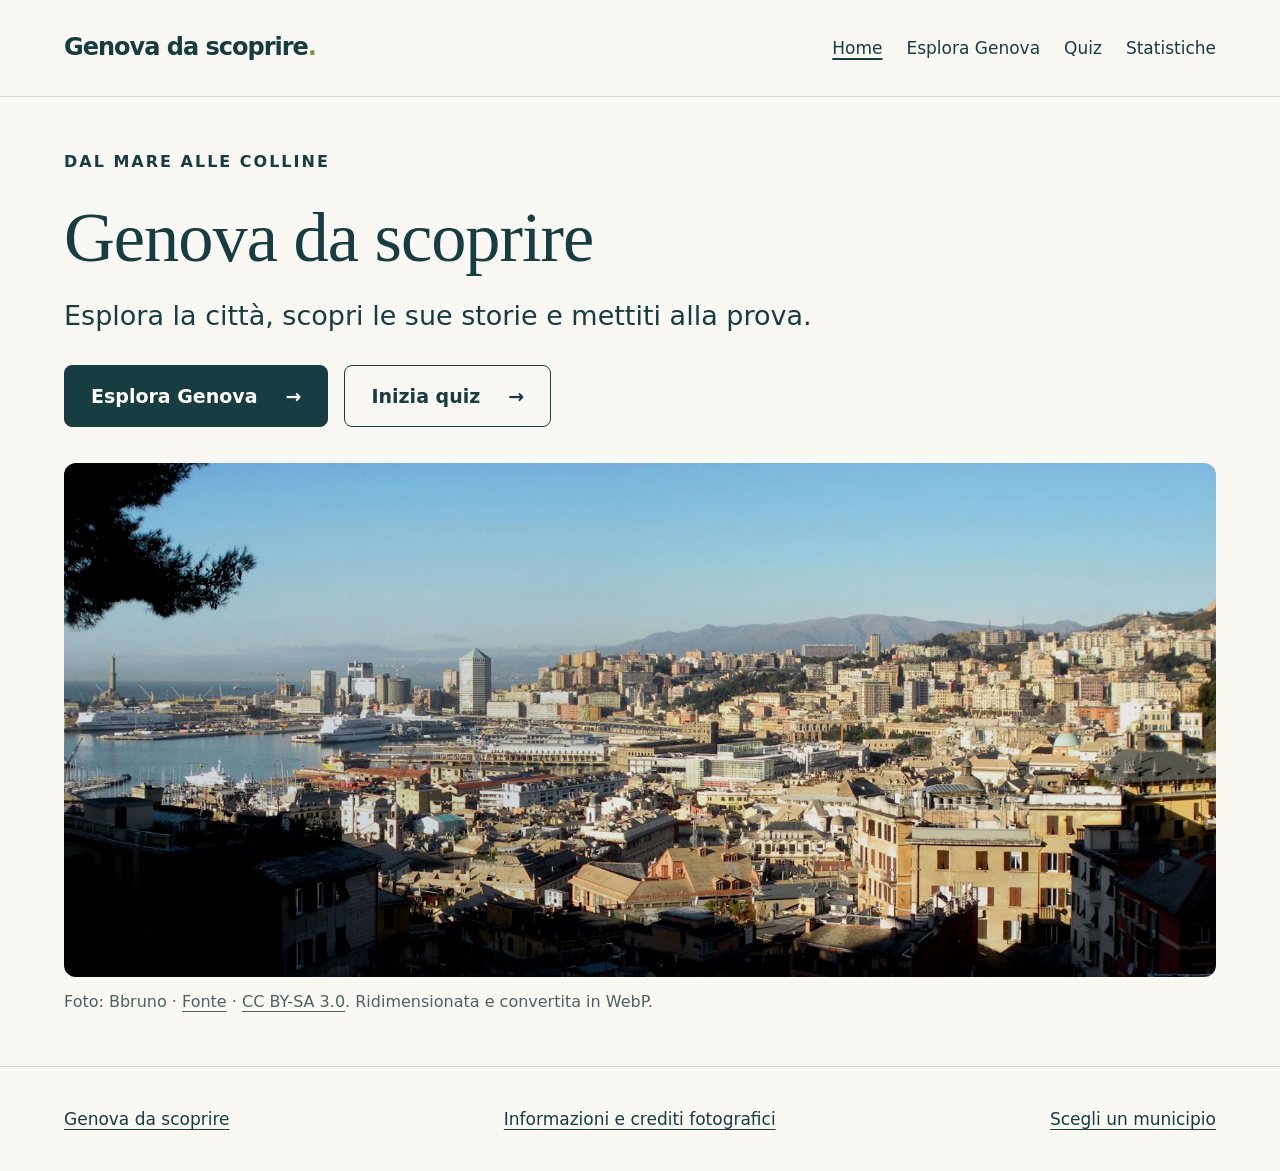
==== commit 23ee9a57: "Prepara navigazione turistica per municipi, quiz separato e SEO Home con panorama autentico, pagine " ====
--- a/index.html
+++ b/index.html
@@ -1,10 +1 @@
-<!doctype html>
-<html lang="it"><head><meta charset="utf-8"><meta name="viewport" content="width=device-width, initial-scale=1"><meta name="referrer" content="no-referrer"><meta name="theme-color" content="#203b36"><meta name="description" content="Genova da Scoprire: luoghi, storie e quiz per esplorare i nove municipi di Genova."><title>Genova da Scoprire — Esplora, scopri, mettiti alla prova</title><link rel="stylesheet" href="style.css"><script src="data.js" defer></script><script src="app.js" defer></script></head>
-<body><a class="skip-link" href="#main">Vai al contenuto</a><header class="header"><a class="brand" href="#home"><span class="mark" aria-hidden="true">↗</span> Genova da Scoprire<span class="brand-dot">.</span></a><nav aria-label="Navigazione principale"><a href="#home">Home</a><a href="#esplora">Esplora Genova</a><a href="#quiz">Quiz</a><a href="#statistiche">Statistiche</a></nav></header>
-<main id="main"><section class="hero" id="home"><div class="hero-copy"><p class="eyebrow">UNA CITTÀ INTERA, MILLE PROSPETTIVE</p><h1>Genova<br>da <em>Scoprire.</em></h1><p class="subtitle">Esplora la città, scopri le sue storie e mettiti alla prova.</p><p class="intro">Dal mare di Voltri alle scogliere di Nervi, tra ville, caruggi e le due valli. Ritrova i luoghi che conosci e lasciati sorprendere da quelli dietro l’angolo.</p><div class="hero-actions"><a class="button" href="#esplora">Esplora Genova ↗</a><a class="button secondary" href="#quiz">Inizia un quiz →</a></div><p class="hero-note" id="archive-summary"></p></div><figure class="hero-photo"><img src="assets/boccadasse.webp" width="1280" height="577" alt="Le case colorate di Boccadasse intorno alla spiaggia e al mare"><figcaption><span>BOCCADASSE · GENOVA, DA VICINO</span><a href="https://commons.wikimedia.org/wiki/File:Boccadasse.jpg" target="_blank" rel="noopener noreferrer">Foto: Alexdechi</a> · <a href="https://creativecommons.org/licenses/by-sa/4.0/" target="_blank" rel="noopener noreferrer">CC BY-SA 4.0</a> · ridimensionata e convertita in WebP</figcaption></figure></section>
-<div class="ticker" aria-hidden="true"><span>PONENTE</span><b>✳</b><span>VAL POLCEVERA</span><b>✳</b><span>CENTRO</span><b>✳</b><span>VAL BISAGNO</span><b>✳</b><span>LEVANTE</span></div>
-<section class="section explore" id="esplora"><div class="section-heading"><div><p class="eyebrow">ESPLORA GENOVA</p><h2>Ogni quartiere ha una storia.</h2></div><p>Una prima raccolta di luoghi.<br>Fonti consultabili in ogni scheda.</p></div><div class="explore-controls"><label>Cerca un luogo o un quartiere<input type="search" id="place-search" placeholder="Es. Nervi, villa, Cornigliano…"></label><label>Municipio<select id="municipio-filter"><option value="all">Tutti i nove municipi</option></select></label></div><div class="filters" role="group" aria-label="Tipo di luogo"><button data-filter="tutti" class="active" aria-pressed="true">Tutti i luoghi</button><button data-filter="centro" aria-pressed="false">Storia e architettura</button><button data-filter="mare" aria-pressed="false">Sul mare</button><button data-filter="panorama" aria-pressed="false">Verde e panorami</button></div><p class="filter-status" aria-live="polite"></p><div class="cards" id="percorsi"></div><p class="muted">Mappe e fonti esterne richiedono Internet. Le schede e il quiz sono disponibili anche aprendo i file locali senza connessione.</p></section>
-<section class="section quiz" id="quiz" aria-labelledby="quiz-title"><p class="eyebrow">IMPARA UNA COSA NUOVA, A OGNI RISPOSTA</p><h2 id="quiz-title">Quanto conosci Genova?</h2><p>Scegli liberamente il livello: 10 domande, quattro opzioni e una sola risposta corretta. Dopo ogni scelta scopri la spiegazione e la fonte. Nessun limite di tempo.</p><div class="level-grid" id="level-choices"></div><p id="quiz-storage" role="status"></p><div id="quiz-play" hidden><div class="quiz-top"><p id="quiz-progress" aria-live="polite"></p><p id="quiz-stats"></p></div><progress id="round-progress" max="10" value="0" aria-label="Risposte nel giro"></progress><form id="quiz-form"><div id="quiz-questions"></div><div class="quiz-actions"><button class="button" id="quiz-next" type="button" hidden>Prossima domanda →</button></div></form><div id="quiz-result" hidden><h3 id="quiz-final-score" tabindex="-1"></h3><p id="quiz-final-total"></p><button class="button" id="quiz-retry" type="button">Inizia un nuovo giro →</button></div></div><noscript>Attiva JavaScript per vedere le schede e usare il quiz.</noscript></section>
-<section class="section statistics" id="statistiche"><p class="eyebrow">IL TUO PERCORSO NELLA CITTÀ</p><h2>Ogni scoperta conta.</h2><p>I totali si conservano a ogni nuovo giro. I dati restano in questo browser e non vengono inviati a un server.</p><div id="stats-total" class="stats-grid" aria-live="polite"></div><div class="table-scroll"><table><caption>Risultati per livello</caption><thead><tr><th scope="col">Livello</th><th scope="col">Risposte</th><th scope="col">Corrette</th><th scope="col">Successo</th></tr></thead><tbody id="stats-levels"></tbody></table></div><p id="legacy-note" class="muted"></p><div class="backup-controls"><button class="quiz-reset" id="export-stats">Esporta una copia dei progressi</button><label class="quiz-reset import-label">Importa una copia<input type="file" id="import-stats" accept="application/json,.json"></label></div><p id="data-status" role="status"></p><p class="muted">Usa sempre lo stesso browser e lo stesso indirizzo per ritrovare i dati. La navigazione privata e la cancellazione dei dati del browser possono rimuoverli. Esporta una copia prima di cambiare indirizzo o pubblicare il sito.</p></section>
-<section class="about section" id="progetto"><p class="eyebrow">UN ARCHIVIO CHE CRESCE</p><h2>Le strade sono solo l’inizio.</h2><p id="editorial-status"></p><p>Questo è un progetto indipendente in versione locale. Il dominio desiderato è <strong>genovadascoprire.it</strong>: disponibilità e acquisto ancora da verificare. Nessuna pubblicazione o spesa è stata effettuata.</p><details><summary>Fonti, fotografie e domande originali</summary><p>Verifica editoriale delle fonti: 16 ottobre 2026. Le informazioni sui percorsi descrivono la geografia, non sensi di marcia o indicazioni di viaggio aggiornate.</p><p>Una fotografia autentica: Boccadasse, di Alexdechi, Wikimedia Commons, CC BY-SA 4.0. La versione WebP è ridimensionata; il ritaglio nella Home è solo di visualizzazione. Le altre schede hanno un segnaposto dichiarato.</p><p>Le 10 domande originali sono conservate nell’archivio. Cinque sono riprese con formulazioni verificate; cinque restano sospese in attesa di controllo più preciso dei tracciati.</p><a class="text-link" href="archive/original-questions.json" target="_blank" rel="noopener">Apri l’archivio originale ↗</a></details></section>
-</main><footer><a class="brand" href="#home">Genova da Scoprire.</a><a href="informazioni.html">Dati e crediti fotografici</a><a href="#home">Torna in alto ↑</a></footer><dialog id="place-dialog" aria-labelledby="dialog-title"><button class="close" aria-label="Chiudi dettagli">×</button><p class="eyebrow" id="dialog-area"></p><h2 id="dialog-title"></h2><div id="dialog-image"></div><p id="dialog-copy"></p><h3>Lo sapevi?</h3><p class="dialog-tip" id="dialog-tip"></p><p id="dialog-source"></p><a class="button" id="map-link" target="_blank" rel="noopener noreferrer">Cerca sulla mappa ↗</a><p class="muted">La ricerca del luogo su OpenStreetMap richiede Internet.</p></dialog></body></html>
+<!doctype html><html lang="it"><head><meta charset="utf-8"><meta name="viewport" content="width=device-width, initial-scale=1"><meta name="referrer" content="no-referrer"><meta name="theme-color" content="#173c42"><title>Genova da scoprire | Esplora la città e gioca con il quiz</title><meta name="description" content="Scopri Genova, dal centro storico ai nove municipi: fotografie, luoghi, storie e un quiz in tre livelli."><meta name="robots" content="index,follow"><link rel="canonical" href="https://jdfb22bkrt-beep.github.io/Strade-genova-/"><meta property="og:title" content="Genova da scoprire | Esplora la città e gioca con il quiz"><meta property="og:description" content="Scopri Genova, dal centro storico ai nove municipi: fotografie, luoghi, storie e un quiz in tre livelli."><meta property="og:type" content="website"><meta property="og:url" content="https://jdfb22bkrt-beep.github.io/Strade-genova-/"><meta property="og:image" content="https://jdfb22bkrt-beep.github.io/Strade-genova-/assets/panorama.webp"><meta property="og:locale" content="it_IT"><link rel="stylesheet" href="style.css"><script src="navigation.js" defer></script></head><body><a class="skip" href="#contenuto">Vai al contenuto</a><header><a class="brand" href="index.html">Genova da scoprire<span aria-hidden="true">.</span></a><nav aria-label="Menu principale"><a href="index.html" aria-current="page">Home</a><a href="esplora.html" >Esplora Genova</a><a href="quiz.html" >Quiz</a><a href="statistiche.html" >Statistiche</a></nav></header><main id="contenuto"><section class="home"><div class="home-intro"><p class="overline">DAL MARE ALLE COLLINE</p><h1>Genova da scoprire</h1><p class="lead">Esplora la città, scopri le sue storie e mettiti alla prova.</p><div class="actions"><a class="button" href="esplora.html">Esplora Genova <span aria-hidden="true">→</span></a><a class="button secondary" href="quiz.html">Inizia quiz <span aria-hidden="true">→</span></a></div></div><figure class="hero-photo"><a href="assets/panorama.webp" target="_blank" aria-label="Apri la fotografia: Panorama autentico di Genova da Spianata Castelletto verso ponente"><img src="assets/panorama.webp" width="1600" height="713" alt="Panorama autentico di Genova da Spianata Castelletto verso ponente" fetchpriority="high"></a><figcaption>Foto: Bbruno · <a href="https://commons.wikimedia.org/wiki/File:Panorama_da_Spianata_Castelletto.JPG" target="_blank" rel="noopener noreferrer">Fonte</a> · <a href="https://creativecommons.org/licenses/by-sa/3.0" target="_blank" rel="noopener noreferrer">CC BY-SA 3.0</a>. Ridimensionata e convertita in WebP. </figcaption></figure></section></main><footer><a href="index.html">Genova da scoprire</a><a href="informazioni.html">Informazioni e crediti fotografici</a><a href="esplora.html">Scegli un municipio</a></footer></body></html>
--- a/style.css
+++ b/style.css
@@ -1,33 +1 @@
-:root{--paper:#f7f5ef;--ink:#203b36;--accent:#d9fa72;--muted:#67756b}*{box-sizing:border-box}html{scroll-behavior:smooth;scroll-padding-top:24px}body{margin:0;background:var(--paper);color:var(--ink);font-family:Arial,Helvetica,sans-serif}a{color:inherit;text-decoration:none}button{font:inherit;color:inherit;cursor:pointer}button,a{-webkit-tap-highlight-color:transparent}a:focus-visible,button:focus-visible{outline:3px solid #ae562f;outline-offset:5px}.header{max-width:1440px;margin:auto;padding:30px 5%;display:flex;justify-content:space-between;align-items:center;border-bottom:1px solid #203b3626}.brand{font-weight:800;font-size:22px;letter-spacing:-1px}.brand-dot{color:#8a9c35}.mark{display:inline-flex;background:var(--ink);color:var(--accent);width:33px;height:33px;align-items:center;justify-content:center;border-radius:50%;margin-right:8px}nav{display:flex;gap:30px;align-items:center;font-size:14px}.nav-button{border:1px solid #203b3660;border-radius:30px;padding:13px 20px}.hero{max-width:1440px;margin:auto;padding:64px 5% 60px;display:grid;grid-template-columns:1fr 1fr;gap:60px}.eyebrow{font-size:11px;letter-spacing:1.8px;font-weight:700;margin:0 0 22px}h1{font-size:clamp(52px,6vw,86px);font-weight:500;line-height:1.02;letter-spacing:-5px;margin:30px 0}h1 em{font-family:Georgia,serif;font-weight:400}.intro{max-width:350px;font-size:17px;line-height:1.65;color:var(--muted)}.button{display:inline-flex;gap:35px;background:var(--ink);color:var(--paper);padding:19px 24px;border-radius:4px;font-size:14px;margin-top:18px}.button:hover{background:#34594e}.hero-note{font-size:11px;display:flex;gap:10px;align-items:center;margin-top:36px;color:var(--muted)}.small-line{width:25px;height:1px;background:var(--muted)}.hero-art{min-height:515px;background:#cad6c9;position:relative;overflow:hidden;border-radius:130px 8px 8px 8px;isolation:isolate}.sun{width:125px;height:125px;background:#f5e6ac;border-radius:50%;position:absolute;top:75px;right:65px}.sea{position:absolute;bottom:0;width:100%;height:43%;background:repeating-linear-gradient(175deg,#5f8d89 0px,#5f8d89 30px,#769e96 31px,#769e96 33px)}.buildings{position:absolute;bottom:30%;left:7%;right:7%;height:50%;display:flex;align-items:flex-end;transform:rotate(-3deg)}.house{position:relative;flex:1;background:#b95e43;border-top:13px solid #654a3e;box-shadow:5px 0 0 #203b3620}.house:after{content:"";position:absolute;inset:20px 13px;background:repeating-linear-gradient(0deg,transparent 0 21px,#394f45 21px 39px,transparent 39px 59px);border-left:6px solid #ffffff30;border-right:6px solid #ffffff30}.h1{height:68%;background:#c99a59}.h2{height:94%;background:#c76d54}.h3{height:80%;background:#e0bf8a}.h4{height:100%;background:#cb9665}.h5{height:60%;background:#b65a46}.art-caption{position:absolute;bottom:20px;left:25px;right:25px;display:flex;justify-content:space-between;color:white;font-size:10px;letter-spacing:1px}.art-stamp{position:absolute;bottom:75px;right:25px;border-radius:50%;width:105px;height:105px;background:var(--accent);display:flex;align-items:center;justify-content:center;transform:rotate(10deg);font-family:Georgia,serif;font-style:italic;font-size:21px;text-align:center}.ticker{background:var(--accent);padding:22px 5%;display:flex;justify-content:space-around;gap:25px;font-size:11px;letter-spacing:2px;align-items:center}.ticker b{font-size:22px}.section{max-width:1440px;margin:auto;padding:75px 5%}.section-heading{display:flex;justify-content:space-between;align-items:end;gap:20px}h2{font-size:36px;font-weight:500;letter-spacing:-1.5px;margin:0}.section-heading>p{font-size:14px;color:var(--muted);line-height:1.6}.filters{display:flex;gap:10px;flex-wrap:wrap;margin:32px 0}.filters button{border:1px solid #203b362b;padding:11px 19px;background:transparent;border-radius:25px;font-size:12px}.filters button.active{color:var(--paper);background:var(--ink)}.cards{display:grid;grid-template-columns:repeat(3,1fr);gap:25px}.card[hidden]{display:none}.card-art{height:220px;position:relative;overflow:hidden;border-radius:5px}.card-art>span{position:absolute;top:15px;left:15px;background:var(--paper);border-radius:50%;width:30px;height:30px;display:grid;place-items:center;font-size:11px;z-index:2}.alley{background:linear-gradient(80deg,#c28b63 0 34%,transparent 34%),linear-gradient(-80deg,#bb674d 0 34%,#d4d9bf 34%)}.arch{position:absolute;bottom:0;left:38%;width:25%;height:65%;background:#345347;border-radius:80px 80px 0 0;border:12px solid #d8bc8b}.coast{background:linear-gradient(#b9d0c8 55%,#648e8d 55%)}.mini-houses{position:absolute;bottom:30%;left:15%;width:72%;height:48%;background:linear-gradient(90deg,#bb6851 0 22%,#d6b47a 22% 43%,#df9675 43% 65%,#e3cba4 65% 83%,#bd7752 83%);clip-path:polygon(0 30%,22% 30%,22% 0,43% 0,43% 15%,65% 15%,65% 35%,83% 35%,83% 20%,100% 20%,100% 100%,0 100%)}.hills{background:linear-gradient(#d0dccb 60%,#70978c 60%)}.hill-line{position:absolute;bottom:0;left:-10%;height:70%;width:120%;background:repeating-linear-gradient(90deg,#b58766 0 18px,#d1ac80 18px 38px);clip-path:polygon(0 75%,15% 50%,25% 55%,38% 30%,48% 40%,55% 20%,65% 45%,75% 30%,90% 70%,100% 65%,100% 100%,0 100%)}.card-info{padding:24px 0}.card-info .eyebrow{margin-bottom:12px;font-size:10px}h3{font-weight:500;font-size:23px;letter-spacing:-.7px;margin:0 0 13px}.card-info>p:not(.eyebrow){font-size:14px;line-height:1.7;color:var(--muted)}.detail{width:100%;display:flex;justify-content:space-between;background:none;border:0;border-top:1px solid #203b3630;padding:17px 0 0;margin-top:22px;text-align:left;font-size:12px}.filter-status{font-size:12px;color:var(--muted)}.about{position:relative;border-top:1px solid #203b3630;padding-right:25%}.about>p:not(.eyebrow){max-width:660px;line-height:1.8;color:var(--muted)}.about-symbol{position:absolute;right:8%;top:75px;font-size:100px;color:#a0ad64}footer{padding:30px 5%;border-top:1px solid #203b3630;display:flex;align-items:center;justify-content:space-between;font-size:12px}footer p{color:var(--muted)}dialog{border:0;background:var(--paper);color:var(--ink);border-radius:12px;padding:40px;max-width:560px;width:calc(100% - 32px)}dialog::backdrop{background:#142c29aa}dialog h2{margin-bottom:20px}dialog p{line-height:1.7}.close{position:absolute;right:15px;top:10px;font-size:28px;border:0;background:none}.dialog-tip{padding:15px;background:#e7ecdc;font-size:14px}@media(max-width:800px){.header{padding:20px 5%}.brand{font-size:18px}nav{gap:15px}nav .nav-button{display:none}.hero{gap:25px;padding-top:35px}h1{font-size:58px;letter-spacing:-3px}.hero-art{min-height:440px}.art-caption{flex-direction:column;gap:7px}.section-heading{align-items:start;flex-direction:column}.cards{gap:18px}h3{font-size:20px}.ticker{overflow:hidden;white-space:nowrap}.ticker span:last-child,.ticker b:last-of-type{display:none}}@media(max-width:580px){nav{font-size:12px}.mark{display:none}.hero{grid-template-columns:1fr}.hero-art{min-height:360px;order:2;border-radius:80px 8px 8px 8px}.hero-note{margin-top:24px}h1{font-size:64px}.hero-copy .eyebrow{font-size:9px}.cards{grid-template-columns:1fr}.card-art{height:240px}.section{padding:45px 5%}h2{font-size:30px}.ticker{justify-content:flex-start;font-size:9px}.ticker span:nth-of-type(3){display:none}.about{padding-right:5%}.about-symbol{display:none}footer{flex-wrap:wrap;gap:20px}footer p{display:none}}@media(prefers-reduced-motion:reduce){html{scroll-behavior:auto}}
-
-/* Quiz */
-[hidden]{display:none!important}
-.quiz{border-top:1px solid #203b3630}
-.quiz>p:not(.eyebrow){color:var(--muted);line-height:1.7}
-#quiz-questions{display:grid;grid-template-columns:1fr;gap:22px;margin-top:32px}
-.quiz fieldset{min-width:0;margin:0;padding:22px;border:1px solid #203b3640;border-radius:8px}
-.quiz legend{padding:0 8px;font-weight:700;line-height:1.5}
-.quiz label{display:flex;align-items:center;gap:12px;padding:12px 8px;cursor:pointer;border-radius:4px;line-height:1.5}
-.quiz label:hover{background:#e7ecdc}
-.quiz input{accent-color:var(--ink);width:18px;height:18px;flex-shrink:0}
-.quiz input:focus-visible{outline:3px solid #ae562f;outline-offset:3px}
-.quiz .button{border:0}
-.quiz-feedback{border-top:1px solid #203b3630;padding-top:14px;font-size:14px;line-height:1.6}
-.quiz-correct{background:#edf4db}
-#quiz-result{margin-top:28px;padding:24px;background:#e7ecdc;border-radius:8px}
-#quiz-score{scroll-margin-top:30px}
-@media(max-width:800px){#quiz-questions{grid-template-columns:1fr}.header nav{flex-wrap:wrap;gap:12px}}
-@media(max-width:580px){.header{gap:12px;flex-wrap:wrap}}
-.quiz-incorrect{background:#faeee5}
-.quiz-actions{display:flex;align-items:center;gap:24px;flex-wrap:wrap;margin-top:20px}
-.quiz-actions .button{margin-top:0}
-.quiz-reset{background:transparent;border:1px solid #203b3660;border-radius:4px;padding:14px 18px}
-#quiz-progress{font-weight:700}
-#quiz-storage{font-size:13px}
-.quiz legend:focus{outline:3px solid #ae562f;outline-offset:4px}
-
-/* Genova da Scoprire: conserva la palette e la struttura del progetto originale. */
-.header{gap:24px}.header nav a{padding:10px 0;min-height:44px;display:inline-flex;align-items:center}.hero{align-items:center}.hero h1{font-size:clamp(52px,6.5vw,90px);letter-spacing:-4px}.subtitle{font-size:21px;line-height:1.5;max-width:460px}.intro{max-width:450px}.hero-actions{display:flex;flex-wrap:wrap;gap:12px}.button{border:0;min-height:48px;line-height:1.5}.button.secondary{background:transparent;border:1px solid var(--ink);color:var(--ink)}.hero-photo{margin:0;align-self:stretch;display:flex;flex-direction:column;min-width:0}.hero-photo>img{width:100%;height:490px;object-fit:cover;border-radius:120px 8px 8px 8px;object-position:55% center}.hero-photo figcaption{font-size:11px;line-height:1.6;padding-top:14px;color:var(--muted)}.hero-photo figcaption>span{display:block;letter-spacing:1.4px;font-weight:bold;margin-bottom:6px}.hero-photo figcaption a{text-decoration:underline}.explore-controls{display:grid;grid-template-columns:2fr 1fr;gap:20px;margin-top:28px}.explore-controls label{display:grid;gap:9px;font-size:14px}.explore-controls input,.explore-controls select{width:100%;min-width:0;padding:14px 12px;background:#fffdf8;border:1px solid #203b3655;border-radius:6px;font:inherit;color:var(--ink)}.cards>.card{border-bottom:1px solid #203b3630}.card>img{width:100%;height:190px;object-fit:cover;border-radius:6px}.photo-placeholder{height:190px;display:flex;flex-direction:column;justify-content:center;align-items:center;gap:8px;border-radius:6px;background:#e6eadf;color:#4d6257;text-align:center;padding:20px}.photo-placeholder>span:first-child{font-family:Georgia,serif;font-size:34px;color:#82915f}.photo-placeholder>span:nth-child(2){font-family:Georgia,serif;font-size:20px}.photo-placeholder small{font-size:11px}.card-info .eyebrow{line-height:1.6}.detail{min-height:48px;font-size:14px}.muted{font-size:13px;color:var(--muted);line-height:1.7}.level-grid{display:grid;grid-template-columns:repeat(3,1fr);gap:16px;margin:28px 0}.level-card{display:flex;flex-direction:column;text-align:left;gap:15px;border:1px solid #203b3650;background:transparent;padding:24px 20px;border-radius:8px;min-height:190px}.level-card .eyebrow{margin:0;font-size:10px;line-height:1.6}.level-card strong{font-family:Georgia,serif;font-size:25px;font-weight:400}.level-card>span:last-child{font-size:14px;line-height:1.6}.level-card:hover{background:#e7ecdc}.level-card.selected{background:var(--ink);color:var(--paper)}.quiz-top{display:flex;justify-content:space-between;gap:15px;flex-wrap:wrap}progress{width:100%;height:8px;accent-color:var(--ink)}.quiz label{min-height:52px;margin:8px 0;border:1px solid #203b3630;padding:14px}.quiz label.answer-correct{background:#e4efca;border-color:#64773a}.quiz label.answer-wrong{background:#f6e3d7;border-color:#a66040}.quiz label:has(input:disabled){cursor:default}.quiz input:disabled{opacity:1}.quiz legend{font-size:20px}.text-link{text-decoration:underline;text-underline-offset:3px;font-size:13px;line-height:1.7;overflow-wrap:anywhere}.statistics{border-top:1px solid #203b3630}.statistics>p{line-height:1.7}.stats-grid{display:grid;grid-template-columns:repeat(3,1fr);gap:18px;margin:30px 0}.stats-grid>div{padding:28px 20px;background:#e7ecdc;border-radius:8px;display:grid;gap:12px}.stats-grid strong{font-family:Georgia,serif;font-size:42px;font-weight:400}.stats-grid span{font-size:14px}.table-scroll{overflow-x:auto}table{border-collapse:collapse;width:100%;text-align:left;font-size:14px}caption{text-align:left;font-weight:bold;padding:15px 0}th,td{padding:16px 12px;border-bottom:1px solid #203b3630;line-height:1.5}thead{background:#e7ecdc}.backup-controls{display:flex;gap:12px;flex-wrap:wrap;margin-top:25px}.quiz-reset{min-height:48px}.import-label{display:flex;align-items:center;gap:10px;flex-wrap:wrap;cursor:pointer}.import-label input{font:inherit;max-width:220px;font-size:12px}details{margin-top:24px;font-size:14px;line-height:1.7}summary{cursor:pointer;min-height:44px;padding:12px 0;font-weight:bold}#dialog-image>img{width:100%;height:auto;border-radius:6px}dialog{max-height:90vh;overflow:auto}dialog h3{margin-top:25px}.skip-link{position:absolute;top:-100px;left:15px;background:var(--ink);color:white;padding:16px;z-index:10}.skip-link:focus{top:10px}input:focus-visible,select:focus-visible,summary:focus-visible{outline:3px solid #ae562f;outline-offset:4px}
-@media(min-width:1100px){.cards{grid-template-columns:repeat(4,1fr)}}
-@media(max-width:900px){.header{flex-wrap:wrap}.header nav{gap:22px}.hero{gap:30px}.hero-photo>img{height:440px}.hero h1{font-size:62px}.level-card{padding:20px 16px}.level-card strong{font-size:22px}}
-@media(max-width:650px){.hero{grid-template-columns:1fr}.hero h1{font-size:64px;letter-spacing:-3px}.hero-photo>img{height:320px;border-radius:70px 6px 6px 6px}.hero-note{line-height:1.6}.explore-controls{grid-template-columns:1fr}.level-grid{grid-template-columns:1fr}.level-card{min-height:0;gap:10px}.stats-grid{gap:8px}.stats-grid>div{padding:20px 10px}.stats-grid strong{font-size:32px}.stats-grid span{font-size:12px}.cards{grid-template-columns:1fr}.header nav{width:100%;justify-content:space-between;gap:8px;font-size:13px}.header .brand{font-size:22px}.ticker{gap:18px}.ticker span:nth-of-type(n+4),.ticker b:nth-of-type(n+3){display:none}.about{padding-right:5%}dialog{padding:34px 24px}.quiz fieldset{padding:18px 12px}.quiz legend{font-size:18px}}
+:root{--ink:#173c42;--paper:#faf8f2;--accent:#d9edb0;--line:#d4dbd2;--muted:#4c6365;--white:#fff;--sand:#ece8da}*{box-sizing:border-box}html{scroll-behavior:smooth;scroll-padding-top:24px}body{margin:0;background:var(--paper);color:var(--ink);font:18px/1.65 system-ui,-apple-system,BlinkMacSystemFont,"Segoe UI",sans-serif}a{color:inherit;text-underline-offset:4px}button,input,select{font:inherit}button{cursor:pointer;color:inherit}a,button,input{touch-action:manipulation}a:focus-visible,button:focus-visible,input:focus-visible,summary:focus-visible{outline:3px solid #a24f2e;outline-offset:5px}header{max-width:1440px;padding:24px 5%;margin:auto;display:flex;align-items:center;justify-content:space-between;gap:24px;border-bottom:1px solid var(--line)}.brand{text-decoration:none;font-size:24px;font-weight:800;letter-spacing:-1px;white-space:nowrap}.brand span{color:#789544}nav{display:flex;align-items:center;gap:24px}header nav a{display:flex;align-items:center;min-height:48px;font-size:17px;text-decoration:none}nav a[aria-current]{text-decoration:underline;text-decoration-thickness:2px}.skip{position:absolute;top:-100px;left:15px;background:var(--ink);color:white;padding:16px;z-index:10}.skip:focus{top:10px}h1,h2,h3{font-family:Georgia,"Times New Roman",serif;line-height:1.15;font-weight:400;margin:0 0 24px;letter-spacing:-1px}h1{font-size:clamp(42px,5.5vw,76px)}h2{font-size:clamp(30px,3.2vw,44px)}h3{font-size:28px;margin-top:24px;margin-bottom:14px}p{margin:0 0 22px}.overline{font-size:16px;letter-spacing:2px;font-weight:650}.lead{font-size:clamp(21px,2.3vw,27px);max-width:780px;line-height:1.5}.home,.section,.page-head{max-width:1280px;margin:auto;padding:52px 5%}.home{max-width:1440px;padding-top:52px}.home-intro{max-width:1000px;margin-bottom:36px}.home h1{margin-bottom:18px}.actions{display:flex;gap:16px;flex-wrap:wrap;margin-top:28px}.button{display:inline-flex;align-items:center;justify-content:center;gap:28px;min-height:60px;padding:16px 26px;background:var(--ink);color:var(--white);border:1px solid var(--ink);border-radius:8px;text-decoration:none;font-weight:650;font-size:19px;line-height:1.5;text-align:center}.button:hover{background:#2d565b}.button.secondary{background:transparent;color:var(--ink)}.button.secondary:hover{background:#e6eddf}figure{margin:0}figure img{display:block;width:100%;height:auto;border-radius:12px}figure a{display:block}figcaption{margin-top:12px;line-height:1.6;font-size:16px;color:var(--muted);overflow-wrap:anywhere}figcaption a{display:inline}.hero-photo img{aspect-ratio:1600/713;object-fit:cover}.page-head{padding-bottom:20px}.back{display:inline-block;margin-bottom:26px;min-height:44px;font-size:18px}.municipalities{display:grid;grid-template-columns:repeat(3,1fr);gap:20px}.municipality{display:flex;gap:18px;align-items:center;min-height:132px;padding:26px 20px;text-decoration:none;background:var(--white);border:1px solid #c1d0c7;border-radius:10px;font-size:23px;font-weight:650;line-height:1.3;box-shadow:0 5px 15px #203b3606}.municipality:hover{background:var(--accent);border-color:#879b6d}.municipality>span:last-child{margin-left:auto}.number{font-size:18px;color:#5d7770;font-weight:400}.district{padding-top:24px;padding-bottom:18px}.source{font-size:16px;color:var(--muted)}.source a{overflow-wrap:anywhere}details{border-top:1px solid var(--line);border-bottom:1px solid var(--line);margin-top:30px}summary{cursor:pointer;padding:18px 0;font-size:20px;font-weight:600;min-height:58px}.place-index{display:grid;grid-template-columns:1fr 1fr;gap:8px;padding-bottom:24px;align-items:stretch}.place-index a{min-height:48px;padding:10px 0}.places{padding-top:20px}.place{padding:34px 0 50px;border-bottom:1px solid var(--line);scroll-margin-top:24px}.location{font-size:18px;color:var(--muted);margin-bottom:12px}.place-photo{max-width:1000px;margin-bottom:30px}.place-photo img{max-height:650px;object-fit:contain;background:#e4e9e0}.place-copy{max-width:850px}.place-links{display:flex;align-items:center;flex-wrap:wrap;gap:20px;margin-top:26px}.place-links>a:not(.button){font-size:17px;overflow-wrap:anywhere}.street{max-width:950px;background:white;border:1px solid var(--line);padding:28px;margin-top:26px;border-radius:10px}.street h3{margin-top:0}dl{margin:26px 0}dl>div{display:grid;grid-template-columns:230px 1fr;gap:14px;padding:14px 0;border-bottom:1px solid var(--line)}dt{font-weight:650}dd{margin:0}.next{border-top:1px solid var(--line)}footer{padding:28px 5%;border-top:1px solid var(--line);display:flex;justify-content:space-between;gap:24px;flex-wrap:wrap;font-size:17px}footer a{min-height:48px;display:flex;align-items:center}.credit{padding:28px 0;border-bottom:1px solid var(--line);max-width:950px}.credit h2{font-size:30px;overflow-wrap:anywhere}.quiz>p,.statistics>p{max-width:850px}.quiz .eyebrow,.statistics .eyebrow{display:none}.level-grid{display:grid;grid-template-columns:repeat(3,1fr);gap:16px;margin:32px 0}.level-card{display:flex;flex-direction:column;gap:16px;align-items:flex-start;text-align:left;border:1px solid #a5b7ad;border-radius:10px;background:white;padding:24px;min-height:215px;font-size:18px;line-height:1.5}.level-card strong{font:28px/1.25 Georgia,serif}.level-card .eyebrow{display:block;font-size:16px}.level-card.selected{background:var(--ink);color:white}.level-card:hover:not(.selected){background:#eaf0df}.quiz-top{display:flex;justify-content:space-between;flex-wrap:wrap;gap:15px}#quiz-progress{font-weight:650}progress{width:100%;accent-color:var(--ink);height:10px}.quiz fieldset{border:1px solid #b4c4bb;border-radius:10px;margin:32px 0 20px;padding:24px;min-width:0}.quiz legend{font-size:23px;line-height:1.4;font-weight:600;padding:0 10px}.quiz label{display:flex;gap:16px;align-items:center;border:1px solid var(--line);padding:18px 16px;border-radius:8px;margin:14px 0;min-height:66px;cursor:pointer}.quiz label:hover{background:#edf1e6}.quiz input[type=radio]{width:24px;height:24px;flex-shrink:0;accent-color:var(--ink)}.quiz label.answer-correct{background:#e5f1d0;border-color:#738c4a}.quiz label.answer-wrong{background:#f6e7dc;border-color:#a27051}.quiz-feedback{padding-top:16px;border-top:1px solid var(--line);font-size:18px}#quiz-result{padding:28px;background:#e7efdb;border-radius:10px;margin-top:24px}#quiz-final-score{scroll-margin-top:30px}#quiz-storage{font-size:17px}.text-link{font-size:17px;overflow-wrap:anywhere}.stats-grid{display:grid;grid-template-columns:repeat(3,1fr);gap:18px;margin:30px 0}.stats-grid>div{padding:24px;background:#e7efdb;border-radius:10px;display:grid;gap:12px}.stats-grid strong{font:42px Georgia,serif}.stats-grid span{font-size:18px}.table-scroll{overflow:auto}table{border-collapse:collapse;width:100%;font-size:18px;text-align:left}caption{text-align:left;font-weight:650;padding:14px 0}th,td{padding:18px 12px;border-bottom:1px solid var(--line)}thead{background:#e7efdb}.backup-controls{display:flex;gap:16px;flex-wrap:wrap;margin:28px 0}.quiz-reset{border:1px solid var(--ink);background:transparent;border-radius:8px;padding:16px;min-height:56px}.import-label{display:flex;align-items:center;flex-wrap:wrap;gap:12px}input[type=file]{max-width:100%;font-size:16px}.muted{font-size:17px;color:var(--muted)}[hidden]{display:none!important}#quiz-form{margin:0}.home .hero-photo{margin-top:30px}@media(max-width:1000px){header{flex-wrap:wrap}.municipalities{grid-template-columns:1fr 1fr}.level-grid{grid-template-columns:1fr}.level-card{min-height:0}.level-card strong{font-size:27px}}@media(max-width:600px){body{font-size:18px}header{padding:20px 5%;gap:14px}.brand{font-size:23px}header nav{width:100%;gap:12px;justify-content:space-between}header nav a{font-size:16px;min-height:48px}.home,.section,.page-head{padding-left:5%;padding-right:5%}.home{padding-top:32px}.home h1{font-size:46px}.lead{font-size:22px}.actions{display:grid;grid-template-columns:1fr;width:100%;gap:12px}.button{width:100%;min-height:64px;font-size:20px}.hero-photo img{min-height:210px;aspect-ratio:1.55;object-fit:cover}.municipalities{grid-template-columns:1fr;gap:14px}.municipality{min-height:100px;font-size:24px;padding:24px}.place-index{grid-template-columns:1fr}.place{padding-top:25px}.place-photo img{max-height:none}.place-links{display:grid;gap:18px}.street{padding:22px 18px}dl>div{grid-template-columns:1fr;gap:5px}.stats-grid{grid-template-columns:1fr}.stats-grid>div{display:flex;align-items:center;gap:24px}.quiz legend{font-size:21px}.quiz fieldset{padding:20px 12px}.quiz label{padding:17px 12px}.section{padding-top:32px;padding-bottom:32px}footer{display:grid;gap:10px}.source,figcaption{font-size:16px}}@media(prefers-reduced-motion:reduce){html{scroll-behavior:auto}}
